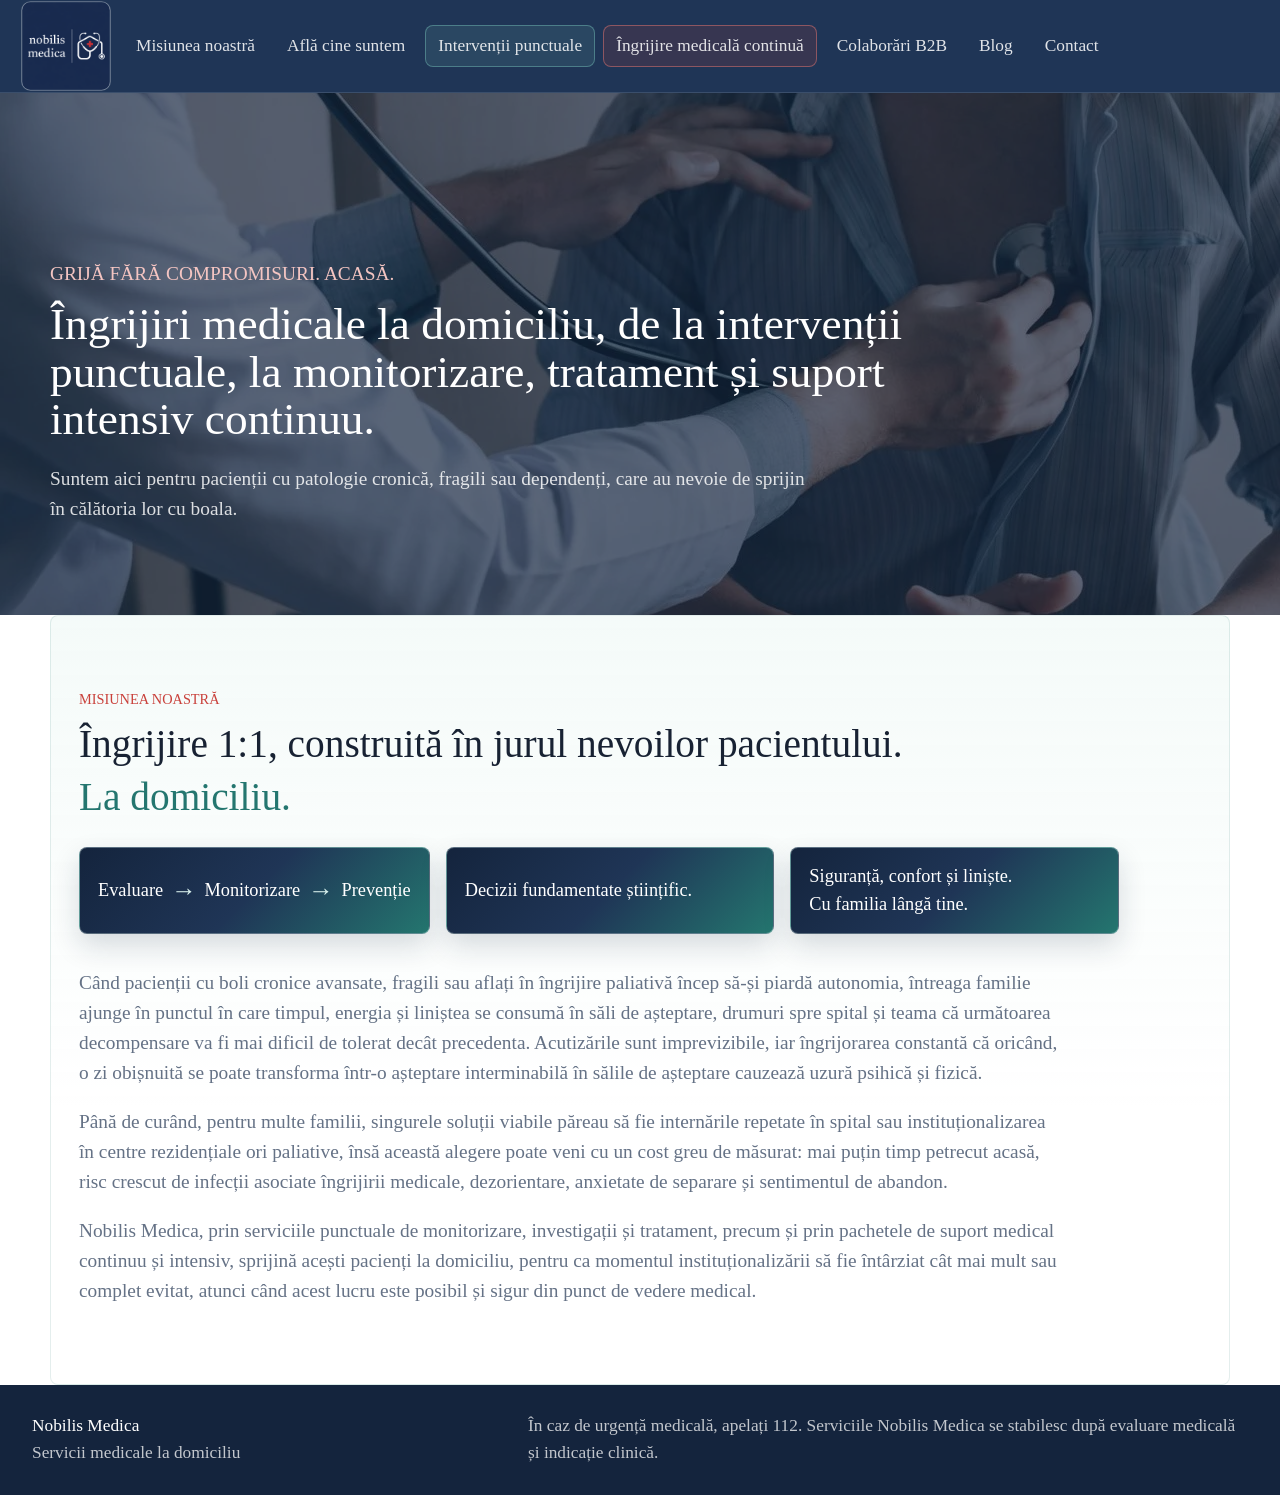
==== index.html @ 93d3072e "Add files via upload" ====
<!doctype html>
<html lang="ro">
  <head>
    <meta charset="utf-8" />
    <meta name="viewport" content="width=device-width, initial-scale=1" />
    <title>Nobilis Medica | Servicii medicale la domiciliu</title>
    <meta
      name="description"
      content="Nobilis Medica oferă îngrijiri medicale acasă, intervenții punctuale, tratamentul escarelor, protocoale perfuzabile și îngrijire medicală continuă."
    />
    <link rel="stylesheet" href="styles.css" />
  </head>
  <body data-page="misiune">
    <header class="site-header" data-header>
      <a class="brand" href="index.html" aria-label="Nobilis Medica">
        <img src="assets/nobilis-logo-square.png" alt="Nobilis Medica" />
        <span>Nobilis Medica</span>
      </a>
      <button class="menu-toggle" type="button" aria-label="Deschide meniul" data-menu-toggle>
        <span></span>
        <span></span>
        <span></span>
      </button>
      <nav class="main-nav" data-nav>
        <a href="index.html">Misiunea noastră</a>
        <a href="cine-suntem.html">Află cine suntem</a>
        <a class="nav-highlight nav-highlight-services" href="interventii-punctuale.html">Intervenții punctuale</a>
        <a class="nav-highlight nav-highlight-care" href="ingrijire-medicala-continua.html">Îngrijire medicală continuă</a>
        <a href="colaborari-b2b.html">Colaborări B2B</a>
        <a href="blog.html">Blog</a>
        <a href="contact.html">Contact</a>
      </nav>
    </header>

    <main>
<section id="misiune" class="page page-active" data-page>
        <section class="page-hero mission-hero">
          <div>
            <p class="eyebrow">Grijă fără compromisuri. Acasă.</p>
            <h1>Îngrijiri medicale la domiciliu, de la intervenții punctuale, la monitorizare, tratament și suport intensiv continuu.</h1>
            <p>
              Suntem aici pentru pacienții cu patologie cronică, fragili sau dependenți, care au nevoie de sprijin în călătoria lor cu boala.
            </p>
          </div>
        </section>
        <section class="section section-intro">
          <div class="section-kicker">Misiunea noastră</div>
          <h2 class="mission-statement">Îngrijire 1:1, construită în jurul nevoilor pacientului. <span>La domiciliu.</span></h2>
          <div class="mission-strip mission-strip-compact">
            <article class="mission-flow">
              <span>Evaluare</span>
              <span class="flow-arrow" aria-hidden="true">→</span>
              <span>Monitorizare</span>
              <span class="flow-arrow" aria-hidden="true">→</span>
              <span>Prevenție</span>
            </article>
            <article>Decizii fundamentate științific.</article>
            <article class="mission-stacked">
              <span>Siguranță, confort și liniște.</span>
              <span>Cu familia lângă tine.</span>
            </article>
          </div>
          <div class="mission-copy stack">
            <p>
              Când pacienții cu boli cronice avansate, fragili sau aflați în îngrijire paliativă încep să-și piardă autonomia,
              întreaga familie ajunge în punctul în care timpul, energia și liniștea se consumă în săli de așteptare, drumuri spre
              spital și teama că următoarea decompensare va fi mai dificil de tolerat decât precedenta. Acutizările sunt imprevizibile,
              iar îngrijorarea constantă că oricând, o zi obișnuită se poate transforma într-o așteptare interminabilă în sălile de
              așteptare cauzează uzură psihică și fizică.
            </p>
            <p>
              Până de curând, pentru multe familii, singurele soluții viabile păreau să fie internările repetate în spital sau
              instituționalizarea în centre rezidențiale ori paliative, însă această alegere poate veni cu un cost greu de măsurat:
              mai puțin timp petrecut acasă, risc crescut de infecții asociate îngrijirii medicale, dezorientare, anxietate de
              separare și sentimentul de abandon.
            </p>
            <p>
              Nobilis Medica, prin serviciile punctuale de monitorizare, investigații și tratament, precum și prin pachetele de suport
              medical continuu și intensiv, sprijină acești pacienți la domiciliu, pentru ca momentul instituționalizării să fie
              întârziat cât mai mult sau complet evitat, atunci când acest lucru este posibil și sigur din punct de vedere medical.
            </p>
          </div>
        </section>
      </section>
    </main>

    <footer class="site-footer">
      <div>
        <strong>Nobilis Medica</strong>
        <span>Servicii medicale la domiciliu</span>
      </div>
      <p>
        În caz de urgență medicală, apelați 112. Serviciile Nobilis Medica se stabilesc după evaluare medicală și indicație clinică.
      </p>
    </footer>

    <script src="script.js"></script>
  </body>
</html>
---- styles.css ----
:root {
  --navy: #1f3556;
  --navy-deep: #14243d;
  --petrol: #183f59;
  --red: #c9413b;
  --teal: #24766f;
  --teal-soft: #edf7f6;
  --aqua: #7cc8bf;
  --aqua-deep: #2d7f77;
  --aqua-pale: #f3faf8;
  --aqua-glow: #d9f1ed;
  --sky: #eaf4f8;
  --ink: #182233;
  --muted: #657286;
  --line: #d9e2ea;
  --paper: #ffffff;
  --soft: #f6f8fb;
  --warm: #f5eee6;
  --shadow: 0 18px 50px rgba(20, 36, 61, 0.14);
  --radius: 8px;
  --brand-font: "Bodoni MT", "Bodoni 72", Didot, "Times New Roman", serif;
  --font-bump: 1pt;
}

* {
  box-sizing: border-box;
}

html {
  scroll-behavior: smooth;
}

body {
  margin: 0;
  font-family: var(--brand-font);
  font-size: calc(16px + var(--font-bump));
  color: var(--ink);
  background: var(--paper);
  line-height: 1.55;
}

img {
  max-width: 100%;
  display: block;
}

.nowrap {
  white-space: nowrap;
}

a {
  color: inherit;
  text-decoration: none;
}

button,
input,
textarea,
select {
  font: inherit;
}

strong,
b {
  font-weight: 500;
}

.site-header {
  position: sticky;
  top: 0;
  z-index: 50;
  display: flex;
  flex-wrap: nowrap;
  align-items: center;
  justify-content: flex-start;
  gap: 18px;
  min-height: 78px;
  padding: 8px 28px;
  color: var(--paper);
  background: var(--navy);
  border-bottom: 1px solid rgba(255, 255, 255, 0.12);
  backdrop-filter: blur(10px);
}

.brand {
  display: inline-flex;
  align-items: center;
  flex: 0 0 auto;
  min-width: 78px;
  font-weight: 400;
}

.brand img {
  width: 76px;
  height: 76px;
  object-fit: cover;
  object-position: center;
  border: 1px solid rgba(255, 255, 255, 0.34);
  border-radius: var(--radius);
  opacity: 1;
  transform: scale(1.18);
  transform-origin: center;
  filter: contrast(1.06) brightness(1.04);
}

.brand span {
  display: none;
}

.main-nav {
  flex: 1 1 auto;
  display: flex;
  align-items: center;
  justify-content: flex-start;
  gap: 8px;
  min-width: 0;
  overflow-x: auto;
  scrollbar-width: thin;
}

.main-nav a {
  min-height: 42px;
  display: inline-flex;
  align-items: center;
  padding: 0 12px;
  border-radius: var(--radius);
  color: rgba(255, 255, 255, 0.86);
  font-size: calc(16px + var(--font-bump));
  font-weight: 500;
  line-height: 1.2;
  white-space: nowrap;
  transition: background 160ms ease, border-color 160ms ease, color 160ms ease;
}

.main-nav a:hover,
.main-nav a.active {
  color: var(--paper);
  background: rgba(255, 255, 255, 0.12);
}

.main-nav a.nav-highlight {
  border: 1px solid transparent;
  background: rgba(255, 255, 255, 0.05);
}

.main-nav a.nav-highlight-services {
  border-color: rgba(124, 200, 191, 0.42);
  background: rgba(124, 200, 191, 0.12);
}

.main-nav a.nav-highlight-care {
  border-color: rgba(228, 120, 115, 0.5);
  background: rgba(201, 65, 59, 0.14);
}

.main-nav a.nav-highlight-services:hover,
.main-nav a.nav-highlight-services.active {
  border-color: rgba(124, 200, 191, 0.66);
  background: rgba(124, 200, 191, 0.2);
}

.main-nav a.nav-highlight-care:hover,
.main-nav a.nav-highlight-care.active {
  border-color: rgba(238, 148, 143, 0.75);
  background: rgba(201, 65, 59, 0.24);
}

.menu-toggle {
  display: none;
  width: 44px;
  height: 44px;
  align-items: center;
  justify-content: center;
  flex-direction: column;
  gap: 5px;
  color: var(--paper);
  background: rgba(255, 255, 255, 0.12);
  border: 1px solid rgba(255, 255, 255, 0.2);
  border-radius: var(--radius);
}

.menu-toggle span {
  width: 20px;
  height: 2px;
  background: currentColor;
}

.page {
  display: none;
}

.page-active {
  display: block;
}

.hero {
  position: relative;
  min-height: 68vh;
  max-height: 700px;
  display: flex;
  align-items: center;
  padding: 52px 32px 44px;
  overflow: hidden;
  color: var(--paper);
}

.hero-media,
.hero-overlay {
  position: absolute;
  inset: 0;
}

.hero-media {
  background-image: url("assets/hero-care.jpg");
  background-position: center;
  background-size: cover;
  transform: scale(1.02);
}

.hero-overlay {
  background: rgba(20, 36, 61, 0.68);
}

.hero-content {
  position: relative;
  z-index: 1;
  width: min(880px, 100%);
  margin: 0 auto;
}

.eyebrow,
.section-kicker {
  margin: 0 0 12px;
  color: var(--red);
  font-size: calc(13px + var(--font-bump));
  font-weight: 500;
  letter-spacing: 0;
  text-transform: uppercase;
}

.hero .eyebrow,
.page-hero .eyebrow {
  color: #f4c5c2;
}

h1,
h2,
h3,
p {
  margin-top: 0;
}

h1 {
  max-width: 900px;
  margin-bottom: 20px;
  font-family: var(--brand-font);
  font-size: calc(44px + var(--font-bump));
  line-height: 1.05;
  font-weight: 400;
  letter-spacing: 0;
}

.page-hero h1.package-hero-title {
  max-width: 980px;
  margin-bottom: 10px;
  font-size: calc(39px + var(--font-bump));
  line-height: 1.1;
}

.package-hero-eyebrow {
  max-width: 880px;
  text-transform: none;
}

h2 {
  font-family: var(--brand-font);
  font-size: calc(38px + var(--font-bump));
  line-height: 1.15;
  font-weight: 400;
  letter-spacing: 0;
}

h3 {
  font-size: calc(21px + var(--font-bump));
  line-height: 1.25;
  font-weight: 400;
  letter-spacing: 0;
}

.hero-copy,
.page-hero p,
.lead {
  max-width: 760px;
  font-size: calc(18px + var(--font-bump));
  color: rgba(255, 255, 255, 0.84);
}

.lead {
  color: var(--muted);
}

.hero-actions {
  display: flex;
  flex-wrap: wrap;
  gap: 12px;
  margin-top: 22px;
}

.button {
  min-height: 46px;
  display: inline-flex;
  align-items: center;
  justify-content: center;
  padding: 0 18px;
  border-radius: var(--radius);
  border: 1px solid transparent;
  font-weight: 500;
  cursor: pointer;
  transition: transform 160ms ease, background 160ms ease, border-color 160ms ease;
}

.button:hover {
  transform: translateY(-1px);
}

.button-primary {
  color: var(--paper);
  background: var(--red);
}

.button-secondary {
  color: var(--paper);
  border-color: rgba(255, 255, 255, 0.42);
  background: rgba(255, 255, 255, 0.1);
}

.text-link {
  min-height: 40px;
  display: inline-flex;
  align-items: center;
  padding: 0 14px;
  color: var(--teal);
  border: 1px solid rgba(30, 119, 111, 0.28);
  border-radius: var(--radius);
  font-weight: 500;
  white-space: nowrap;
}

.section {
  width: min(1180px, calc(100% - 48px));
  margin: 0 auto;
  padding: 78px 0;
}

.section-intro {
  padding-top: 72px;
  padding-inline: 28px;
  background:
    linear-gradient(180deg, rgba(243, 250, 248, 0.88) 0%, rgba(255, 255, 255, 0.96) 64%),
    var(--paper);
  border: 1px solid rgba(36, 118, 111, 0.12);
  border-radius: var(--radius);
}

.text-grid {
  display: grid;
  grid-template-columns: minmax(280px, 0.9fr) minmax(320px, 1.1fr);
  gap: 56px;
  align-items: start;
}

.stack > *:last-child {
  margin-bottom: 0;
}

.stack p {
  color: var(--muted);
  font-size: calc(17px + var(--font-bump));
}

.mission-strip {
  display: grid;
  grid-template-columns: repeat(3, 1fr);
  gap: 16px;
  margin-top: 44px;
}

.mission-strip article,
.team-card,
.package-card,
.protocol-card,
.contact-grid article,
.collab-grid article,
.evaluation-card,
.highlight-box,
.wound-grid article,
.blog-empty {
  border: 1px solid var(--line);
  border-radius: var(--radius);
  background: var(--paper);
}

.mission-strip article {
  padding: 22px;
  min-height: 136px;
}

.mission-strip strong,
.mission-strip span {
  display: block;
}

.mission-strip strong {
  margin-bottom: 8px;
  color: var(--navy);
  font-size: calc(18px + var(--font-bump));
}

.mission-strip span {
  color: var(--muted);
}

.page-hero {
  min-height: 58vh;
  display: flex;
  align-items: end;
  padding: 150px 32px 72px;
  color: var(--paper);
  background-color: var(--navy-deep);
  background-position: center;
  background-size: cover;
  isolation: isolate;
  position: relative;
}

.page-hero::before {
  content: "";
  position: absolute;
  inset: 0;
  z-index: -1;
  background: rgba(20, 36, 61, 0.68);
}

.page-hero > div {
  width: min(1180px, 100%);
  margin: 0 auto;
}

.compact-hero {
  min-height: 48vh;
}

.about-hero {
  background-image: url("assets/about-hero-doctors.jpg");
}

.mission-hero {
  background-image: url("assets/mission-hero-poza-3.webp");
}

.mission-statement {
  max-width: 920px;
  margin-bottom: 26px;
}

.mission-statement span {
  display: block;
  margin-top: 8px;
  color: var(--teal);
}

.mission-strip-compact {
  max-width: 1040px;
  margin-top: 0;
  margin-bottom: 34px;
}

.mission-strip-compact article {
  min-height: 86px;
  display: flex;
  align-items: center;
  padding: 16px 18px;
  color: var(--paper);
  font-size: calc(17px + var(--font-bump));
  line-height: 1.35;
  background: linear-gradient(135deg, var(--navy-deep) 0%, var(--navy) 50%, var(--teal) 100%);
  border: 1px solid rgba(217, 241, 237, 0.34);
  box-shadow: 0 12px 28px rgba(20, 36, 61, 0.16);
}

.mission-strip-compact article span {
  display: inline;
  color: inherit;
}

.mission-flow {
  gap: 8px;
  flex-wrap: nowrap;
  white-space: nowrap;
}

.mission-flow span:not(.flow-arrow) {
  white-space: nowrap;
}

.mission-flow .flow-arrow {
  color: var(--aqua-glow);
  font-size: calc(24px + var(--font-bump));
  line-height: 1;
}

.mission-strip-compact article.mission-stacked {
  flex-direction: column;
  align-items: flex-start;
  justify-content: center;
  gap: 4px;
}

.mission-strip-compact article .mission-line,
.mission-stacked span {
  display: block;
  color: inherit;
}

.mission-copy {
  max-width: 980px;
}

.mission-copy p {
  color: var(--muted);
  font-size: calc(18px + var(--font-bump));
}

.services-hero {
  background-image: url("assets/services-hero-poza-5.jpg");
  min-height: 46vh;
}

.packages-hero {
  background-image: url("assets/continuous-care-hero-hands.jpg");
  min-height: 44vh;
  align-items: start;
  padding-top: 82px;
  padding-bottom: 28px;
  background-position: center center;
}

.packages-hero > div {
  transform: none;
}

.packages-hero-content {
  display: grid;
  gap: 14px;
}

.packages-hero-main {
  max-width: 980px;
}

.packages-hero-lower {
  display: grid;
  grid-template-columns: 360px minmax(0, 760px);
  gap: clamp(38px, 5vw, 64px);
  align-items: start;
}

.packages-hero-secondary {
  max-width: 760px;
  padding-top: 4px;
}

.packages-hero-secondary p {
  max-width: none;
}

.package-hero-nav {
  display: grid;
  grid-template-columns: 1fr;
  gap: 8px;
  width: 360px;
  padding: 16px 18px 18px;
  color: var(--paper);
  background: linear-gradient(90deg, rgba(20, 36, 61, 0.08) 0%, rgba(20, 36, 61, 0.26) 100%);
  border: 1px solid rgba(255, 255, 255, 0.18);
  border-radius: var(--radius);
  box-shadow: 0 10px 24px rgba(20, 36, 61, 0.08);
  backdrop-filter: blur(6px);
}

.package-hero-nav span {
  grid-column: 1 / -1;
  margin-bottom: 12px;
  color: #f4c5c2;
  font-size: calc(19px + var(--font-bump));
  font-weight: 500;
  line-height: 1.25;
}

.package-hero-nav button {
  min-height: 52px;
  padding: 8px 0;
  color: rgba(255, 255, 255, 0.9);
  background: transparent;
  border: 0;
  border-top: 1px solid transparent;
  border-image: linear-gradient(90deg, rgba(255, 255, 255, 0.05), rgba(255, 255, 255, 0.18)) 1;
  border-radius: 0;
  cursor: pointer;
  font: inherit;
  font-size: calc(18px + var(--font-bump));
  text-align: left;
  transition: color 160ms ease, transform 160ms ease;
}

.package-hero-nav button:hover {
  transform: translateX(2px);
  color: var(--paper);
}

.collaborations-hero {
  background-image: url("assets/collaborations-hero.jpg");
}

.blog-hero {
  background-image: url("assets/clean-outdoor.jpg");
}

.contact-hero {
  background-image: url("assets/clean-walker.png");
}

.team-grid {
  display: grid;
  grid-template-columns: repeat(3, 1fr);
  gap: 18px;
  margin-top: 44px;
}

.about-intro .stack {
  padding: 26px;
  border: 1px solid rgba(36, 118, 111, 0.16);
  border-radius: var(--radius);
  background: linear-gradient(180deg, var(--aqua-pale), var(--paper));
}

.about-intro {
  grid-template-columns: minmax(220px, 1fr) minmax(0, 2fr);
}

.team-card {
  padding: 24px;
  box-shadow: 0 10px 30px rgba(20, 36, 61, 0.06);
}

.team-photo-wrap {
  position: relative;
  margin-bottom: 20px;
  border-radius: var(--radius);
  overflow: hidden;
  background: var(--navy);
}

.team-photo-wrap::after {
  content: "";
  position: absolute;
  inset: 0;
  pointer-events: none;
  background: rgba(28, 79, 118, 0.12);
  mix-blend-mode: multiply;
}

.team-photo {
  width: 100%;
  aspect-ratio: 3 / 4;
  display: block;
  object-fit: cover;
  filter: none;
}

.deac-photo {
  object-position: center center;
}

.rohozneanu-photo {
  object-position: center 42%;
}

.bolos-photo {
  object-position: center 12%;
}

.team-initials {
  width: 58px;
  height: 58px;
  display: grid;
  place-items: center;
  margin-bottom: 20px;
  color: var(--paper);
  background: var(--teal);
  border-radius: var(--radius);
  font-weight: 500;
}

.team-role {
  margin-bottom: 6px;
  color: var(--red);
  font-size: calc(13px + var(--font-bump));
  font-weight: 500;
  text-transform: uppercase;
}

.team-card p {
  color: var(--muted);
}

.team-card h4 {
  margin: 18px 0 10px;
  color: var(--navy);
  font-size: calc(17px + var(--font-bump));
}

.team-detail-list {
  margin-bottom: 8px;
}

.team-detail-list li {
  color: var(--muted);
}

.section-header {
  display: flex;
  align-items: end;
  justify-content: space-between;
  gap: 28px;
  margin-bottom: 34px;
}

.section-header h2 {
  max-width: 760px;
  margin-bottom: 0;
}

.service-layout {
  display: grid;
  grid-template-columns: 330px minmax(0, 1fr);
  gap: 26px;
  align-items: start;
}

.service-entry-section,
.service-detail-section,
.muted-section,
.therapy-section {
  scroll-margin-top: 96px;
}

.service-entry-section {
  padding-top: 46px;
  padding-bottom: 42px;
  background:
    linear-gradient(180deg, var(--aqua-pale) 0%, rgba(255, 255, 255, 0.98) 72%),
    var(--paper);
}

.service-entry-grid {
  display: grid;
  grid-template-columns: repeat(3, minmax(0, 1fr));
  gap: 16px;
}

.service-entry-card {
  min-height: 220px;
  display: grid;
  align-content: start;
  gap: 12px;
  padding: 0 0 22px;
  color: var(--ink);
  text-align: left;
  background: var(--paper);
  border: 1px solid rgba(36, 118, 111, 0.2);
  border-radius: var(--radius);
  cursor: pointer;
  box-shadow: 0 14px 34px rgba(6, 61, 82, 0.06);
  transition: transform 160ms ease, border-color 160ms ease, background 160ms ease;
}

.service-entry-card:hover {
  transform: translateY(-2px);
  border-color: rgba(36, 118, 111, 0.34);
  background: var(--aqua-pale);
}

.service-entry-card span {
  color: var(--red);
}

.service-entry-card h3 {
  margin: 0;
  padding: 16px 18px;
  color: var(--paper);
  background: linear-gradient(135deg, var(--navy-deep) 0%, var(--petrol) 54%, var(--teal) 100%);
  border-radius: var(--radius) var(--radius) 0 0;
}

.service-entry-card p {
  margin: 0;
  padding: 0 18px;
  color: var(--muted);
}

.service-entry-card-wound {
  border-color: rgba(36, 118, 111, 0.24);
}

.service-entry-card-wound span {
  color: var(--teal);
}

.service-entry-card-therapy {
  border-color: rgba(36, 118, 111, 0.22);
}

.service-aside {
  position: sticky;
  top: 96px;
  display: grid;
  gap: 14px;
}

.service-aside img {
  width: 100%;
  aspect-ratio: 4 / 5;
  object-fit: cover;
  border-radius: var(--radius);
}

.aside-note,
.note-line {
  padding: 18px;
  color: var(--navy-deep);
  background: var(--teal-soft);
  border: 1px solid rgba(36, 118, 111, 0.2);
  border-radius: var(--radius);
}

.aside-note strong,
.aside-note span {
  display: block;
}

.aside-note strong {
  margin-bottom: 6px;
}

.accordion-list {
  display: grid;
  gap: 12px;
}

.accordion-item {
  border: 1px solid var(--line);
  border-radius: var(--radius);
  background: var(--paper);
  overflow: hidden;
}

.accordion-item.open {
  border-color: rgba(36, 118, 111, 0.28);
  box-shadow: 0 12px 28px rgba(6, 61, 82, 0.04);
}

.accordion-item button {
  width: 100%;
  min-height: 60px;
  display: flex;
  align-items: center;
  justify-content: space-between;
  gap: 18px;
  padding: 0 20px;
  color: var(--navy-deep);
  background: var(--paper);
  border: 0;
  cursor: pointer;
  font-weight: 500;
  text-align: left;
}

.accordion-item.open button {
  color: var(--petrol);
  background: linear-gradient(90deg, var(--aqua-pale), var(--paper));
}

.accordion-item button::after {
  content: "+";
  flex: 0 0 28px;
  width: 28px;
  height: 28px;
  display: grid;
  place-items: center;
  color: var(--paper);
  background: var(--petrol);
  border-radius: 50%;
}

.accordion-item.open button::after {
  background: var(--aqua-deep);
}

.accordion-item.open button::after {
  content: "−";
}

.accordion-panel {
  display: none;
  padding: 0 20px 20px;
}

.accordion-item.open .accordion-panel {
  display: block;
}

.price-list,
.check-list,
.package-card ul {
  list-style: none;
  margin: 0;
  padding: 0;
}

.price-list li {
  display: grid;
  grid-template-columns: minmax(0, 1fr) auto;
  gap: 16px;
  padding: 12px 0;
  border-top: 1px solid var(--line);
}

.price-list span {
  color: var(--muted);
}

.price-list strong {
  color: var(--navy);
  white-space: nowrap;
}

.muted-section {
  width: 100%;
  max-width: none;
  padding: 78px max(24px, calc((100vw - 1180px) / 2));
  background: var(--soft);
}

.split {
  display: grid;
  grid-template-columns: minmax(300px, 0.85fr) minmax(320px, 1.15fr);
  gap: 34px;
  align-items: start;
}

.highlight-box {
  padding: 22px;
  border-color: rgba(36, 118, 111, 0.24);
  background: linear-gradient(180deg, var(--aqua-pale), var(--paper));
}

.highlight-box strong,
.highlight-box span,
.highlight-box b {
  display: block;
}

.highlight-box span {
  margin: 8px 0 14px;
  color: var(--muted);
}

.highlight-box b {
  color: var(--petrol);
  font-size: calc(22px + var(--font-bump));
}

.wound-grid,
.protocol-grid,
.package-grid,
.contact-grid {
  display: grid;
  gap: 16px;
}

.wound-grid {
  grid-template-columns: repeat(2, 1fr);
}

.wound-grid article {
  min-height: 188px;
  padding: 22px;
}

.wound-grid h3,
.protocol-card h3 {
  color: var(--navy);
}

.wound-grid p,
.protocol-card p,
.package-card p,
.evaluation-card p {
  color: var(--muted);
}

.wound-grid strong {
  color: var(--teal);
}

.wound-intro {
  max-width: 980px;
  margin-bottom: 28px;
}

.wound-summary-grid {
  display: grid;
  grid-template-columns: repeat(3, minmax(0, 1fr));
  gap: 14px;
}

.wound-summary-grid article {
  padding: 18px;
  color: var(--paper);
  border: 1px solid rgba(217, 226, 234, 0.18);
  border-radius: var(--radius);
  background: linear-gradient(135deg, var(--navy-deep) 0%, var(--navy) 58%, var(--petrol) 100%);
  box-shadow: 0 12px 28px rgba(20, 36, 61, 0.12);
}

.wound-summary-grid span {
  display: block;
  margin-bottom: 8px;
  color: var(--aqua-glow);
  font-weight: 500;
}

.wound-summary-grid p {
  margin: 0;
  color: rgba(255, 255, 255, 0.84);
}

.wound-accordion {
  margin-top: 26px;
}

.wound-detail {
  display: grid;
  gap: 18px;
}

.wound-detail p {
  color: var(--muted);
}

.wound-detail h3 {
  margin-bottom: 10px;
  color: var(--navy);
}

.compact-list {
  display: grid;
  gap: 8px;
  margin: 0;
  padding: 0;
  list-style: none;
}

.compact-list.columns {
  grid-template-columns: repeat(2, minmax(0, 1fr));
  column-gap: 22px;
}

.compact-list li {
  position: relative;
  padding-left: 18px;
  color: var(--muted);
}

.compact-list li::before {
  content: "";
  position: absolute;
  left: 0;
  top: 0.72em;
  width: 7px;
  height: 7px;
  background: var(--teal);
  border-radius: 50%;
}

.wound-treatment-grid {
  display: grid;
  grid-template-columns: repeat(2, minmax(0, 1fr));
  gap: 16px;
}

.wound-treatment-grid.three {
  grid-template-columns: repeat(3, minmax(0, 1fr));
}

.wound-treatment-grid article {
  padding: 18px;
  border: 1px solid var(--line);
  border-radius: var(--radius);
  background: var(--paper);
}

.tariff-list {
  margin-top: 14px;
  border-top: 1px solid var(--line);
}

.small-note {
  margin: 12px 0 0;
  font-size: calc(14px + var(--font-bump));
}

.therapy-section {
  scroll-margin-top: 90px;
}

.therapy-intro {
  display: grid;
  grid-template-columns: repeat(2, minmax(0, 1fr));
  gap: 22px;
  margin-bottom: 24px;
}

.therapy-intro p {
  color: var(--muted);
  font-size: calc(17px + var(--font-bump));
}

.therapy-includes,
.therapy-medical-note {
  padding: 24px;
  border: 1px solid rgba(36, 118, 111, 0.2);
  border-radius: var(--radius);
  background: linear-gradient(180deg, var(--aqua-pale), var(--teal-soft));
}

.therapy-includes {
  display: grid;
  grid-template-columns: 260px minmax(0, 1fr);
  gap: 26px;
  align-items: start;
  margin-bottom: 24px;
}

.therapy-includes span {
  display: inline-flex;
  margin-bottom: 8px;
  color: var(--red);
  font-size: calc(12px + var(--font-bump));
  font-weight: 500;
  text-transform: uppercase;
}

.therapy-includes h3 {
  margin-bottom: 0;
  color: var(--navy);
}

.therapy-accordion {
  margin-top: 22px;
}

.therapy-group {
  display: grid;
  gap: 20px;
}

.therapy-group > h3 {
  margin: 8px 0 0;
  color: var(--navy);
}

.therapy-card-grid {
  display: grid;
  gap: 16px;
}

.therapy-card-grid.one {
  grid-template-columns: 1fr;
}

.therapy-card-grid.two {
  grid-template-columns: repeat(2, minmax(0, 1fr));
}

.therapy-card-grid.three {
  grid-template-columns: repeat(3, minmax(0, 1fr));
}

.therapy-card-grid.four {
  grid-template-columns: repeat(4, minmax(0, 1fr));
}

.therapy-card {
  display: flex;
  flex-direction: column;
  gap: 12px;
  padding: 18px;
  border: 1px solid rgba(36, 118, 111, 0.16);
  border-radius: var(--radius);
  background: var(--paper);
  box-shadow: 0 10px 28px rgba(6, 61, 82, 0.04);
}

.therapy-card-top {
  display: flex;
  justify-content: space-between;
  gap: 14px;
  align-items: flex-start;
  padding-bottom: 12px;
  border-bottom: 1px solid rgba(36, 118, 111, 0.18);
}

.therapy-card h4 {
  margin: 0;
  color: var(--navy);
  font-size: calc(19px + var(--font-bump));
  line-height: 1.2;
}

.therapy-card-top strong {
  color: var(--red);
  text-align: right;
  white-space: nowrap;
}

.therapy-card p {
  margin-bottom: 0;
  color: var(--muted);
}

.therapy-fit {
  padding: 10px 12px;
  color: var(--navy-deep) !important;
  background: var(--sky);
  border-radius: var(--radius);
}

.therapy-medical-note {
  margin-top: 24px;
}

.therapy-medical-note strong {
  display: block;
  margin-bottom: 8px;
  color: var(--navy);
  font-size: calc(18px + var(--font-bump));
}

.therapy-medical-note p {
  margin-bottom: 0;
  color: var(--muted);
}

.protocol-grid {
  grid-template-columns: repeat(3, 1fr);
  margin-top: 28px;
}

.protocol-card {
  min-height: 226px;
  padding: 22px;
  background: var(--paper);
  box-shadow: 0 10px 30px rgba(20, 36, 61, 0.04);
}

.note-line {
  margin-top: 18px;
}

.evaluation-card {
  display: grid;
  grid-template-columns: minmax(0, 1fr) auto;
  gap: 22px;
  align-items: center;
  margin: 40px 0 18px;
  padding: 24px;
  background: var(--sky);
}

.evaluation-card span,
.package-top span,
.collab-panel span,
.contact-grid span {
  display: inline-flex;
  margin-bottom: 8px;
  color: var(--red);
  font-size: calc(12px + var(--font-bump));
  font-weight: 500;
  text-transform: uppercase;
}

.evaluation-card h3 {
  margin-bottom: 8px;
}

.evaluation-card strong {
  color: var(--navy);
  font-size: calc(30px + var(--font-bump));
  white-space: nowrap;
}

.package-grid {
  grid-template-columns: repeat(6, 1fr);
  align-items: stretch;
  margin-top: 18px;
}

.package-card {
  grid-column: span 2;
  display: flex;
  flex-direction: column;
  min-height: 520px;
  padding: 24px;
  box-shadow: 0 10px 30px rgba(20, 36, 61, 0.05);
}

.package-card:nth-child(4),
.package-card:nth-child(5) {
  grid-column: span 3;
}

.package-card.emphasized {
  border-color: rgba(30, 119, 111, 0.36);
  background: var(--teal-soft);
}

.package-card.intensive {
  color: var(--paper);
  border-color: var(--navy);
  background: var(--navy);
}

.package-card.intensive p,
.package-card.intensive li,
.package-card.intensive .package-price span,
.package-card.intensive .package-top p {
  color: rgba(255, 255, 255, 0.78);
}

.package-card.intensive h3,
.package-card.intensive .package-price strong {
  color: var(--paper);
}

.package-top h3 {
  margin-bottom: 4px;
}

.package-top p {
  color: var(--muted);
  font-weight: 400;
}

.package-card ul {
  display: grid;
  gap: 9px;
  margin: 16px 0 24px;
}

.package-card li {
  position: relative;
  padding-left: 18px;
  color: var(--muted);
}

.package-card li::before,
.check-list li::before {
  content: "";
  position: absolute;
  left: 0;
  top: 0.72em;
  width: 7px;
  height: 7px;
  background: var(--teal);
  border-radius: 50%;
}

.package-price {
  margin-top: auto;
  padding-top: 18px;
  border-top: 1px solid rgba(101, 114, 134, 0.22);
}

.package-price strong,
.package-price span {
  display: block;
}

.package-price strong {
  color: var(--navy);
  font-size: calc(24px + var(--font-bump));
}

.package-price span {
  color: var(--muted);
}

.packages-detail-section {
  scroll-margin-top: 90px;
}

.evaluation-card-detailed {
  align-items: start;
  margin-bottom: 28px;
}

.evaluation-card-detailed p + p {
  margin-top: 10px;
}

.package-detail-accordion {
  margin-top: 22px;
}

.package-detail-accordion > .accordion-item {
  order: 3;
}

.package-detail-accordion .package-vital {
  order: 1;
}

.package-detail-accordion .package-proactive {
  order: 2;
}

.package-detail {
  display: grid;
  gap: 20px;
}

.package-detail p {
  color: var(--muted);
}

.package-detail h3 {
  margin: 4px 0 0;
  color: var(--navy);
  font-size: calc(20px + var(--font-bump));
}

.package-detail-head {
  display: grid;
  grid-template-columns: minmax(0, 1fr) minmax(220px, auto);
  gap: 24px;
  align-items: start;
  padding: 20px;
  background: var(--soft);
  border: 1px solid var(--line);
  border-radius: var(--radius);
}

.package-detail-head span {
  display: inline-flex;
  margin-bottom: 8px;
  color: var(--red);
  font-size: calc(12px + var(--font-bump));
  font-weight: 500;
  text-transform: uppercase;
}

.package-detail-head h3 {
  margin-bottom: 4px;
  font-size: calc(24px + var(--font-bump));
}

.package-cost {
  text-align: right;
}

.package-cost strong,
.package-cost span {
  display: block;
}

.package-cost strong {
  color: var(--red);
  font-size: calc(24px + var(--font-bump));
  white-space: nowrap;
}

.package-cost .price-prefix {
  display: inline-block;
  margin-right: 1px;
  font-size: 0.58em;
  font-weight: 500;
  line-height: 1;
  vertical-align: baseline;
}

.package-cost span {
  max-width: 260px;
  color: var(--muted);
}

.package-frequency {
  padding: 16px 18px;
  color: var(--navy-deep);
  background: var(--sky);
  border: 1px solid rgba(31, 53, 86, 0.12);
  border-radius: var(--radius);
}

.package-frequency strong {
  color: var(--navy);
}

.package-pathologies strong {
  color: var(--navy);
}

.numbered-list {
  margin: 0;
  padding-left: 24px;
  color: var(--muted);
}

.numbered-list.columns {
  column-count: 2;
  column-gap: 34px;
}

.numbered-list li {
  break-inside: avoid;
  margin-bottom: 9px;
  padding-left: 4px;
}

.market-position {
  margin-top: 44px;
  padding: 32px;
  background: var(--soft);
  border: 1px solid var(--line);
  border-radius: var(--radius);
}

.market-position h2 {
  max-width: 850px;
  margin-bottom: 18px;
}

.market-position .section-kicker strong {
  font-weight: 700;
}

.market-headline {
  white-space: nowrap;
}

.market-position p {
  color: var(--muted);
}

.market-compare-grid {
  display: grid;
  grid-template-columns: repeat(2, minmax(0, 1fr));
  gap: 18px;
}

.market-compare-grid article {
  padding: 22px;
  border: 1px solid rgba(36, 118, 111, 0.18);
  border-radius: var(--radius);
  background: var(--paper);
}

.market-compare-grid h3 {
  margin-bottom: 16px;
  color: var(--navy);
}

.market-list {
  grid-template-columns: 1fr;
}

.market-downsides {
  border-color: rgba(201, 65, 59, 0.18);
}

.market-downsides .check-list li::before {
  background: var(--red);
}

.collab-grid {
  display: grid;
  grid-template-columns: minmax(0, 1.2fr) minmax(280px, 0.8fr);
  gap: 18px;
  margin-top: 44px;
}

.collab-grid-single {
  grid-template-columns: 1fr;
}

.collab-grid article {
  padding: 24px;
}

.check-list {
  display: grid;
  grid-template-columns: repeat(2, minmax(0, 1fr));
  gap: 12px 20px;
}

.check-list li {
  position: relative;
  padding-left: 18px;
  color: var(--muted);
}

.collab-panel {
  padding: 28px 30px;
  color: var(--paper);
  background: var(--navy) !important;
  border: 1px solid var(--navy) !important;
  border-radius: var(--radius);
}

.collab-panel h3 {
  color: var(--paper);
  font-size: calc(25px + var(--font-bump));
  line-height: 1.35;
}

.collab-panel p {
  color: rgba(255, 255, 255, 0.78);
}

.collab-panel .button {
  margin-top: 12px;
}

.collab-panel-lead {
  min-height: 320px;
}

.collab-services {
  margin-top: 44px;
}

.collab-services > h3 {
  margin-bottom: 18px;
  color: var(--navy-deep);
}

.collab-service-accordion .accordion-item button {
  min-height: 72px;
  padding: 14px 20px;
  line-height: 1.25;
}

.collab-service-accordion .accordion-panel {
  padding-top: 4px;
}

.collab-service-accordion .check-list li {
  break-inside: avoid;
}

.blog-empty {
  min-height: 220px;
  display: grid;
  align-content: center;
  justify-items: center;
  padding: 40px;
  text-align: center;
  background: var(--soft);
}

.blog-empty p {
  min-height: 1px;
}

.contact-section {
  display: grid;
  grid-template-columns: minmax(320px, 0.9fr) minmax(340px, 1.1fr);
  gap: 28px;
}

.contact-grid {
  grid-template-columns: repeat(2, 1fr);
}

.contact-grid article {
  min-height: 190px;
  padding: 22px;
}

.contact-grid p {
  color: var(--muted);
}

.contact-form {
  display: grid;
  gap: 16px;
  padding: 24px;
  background: var(--navy);
  border-radius: var(--radius);
}

.contact-form label {
  display: grid;
  gap: 8px;
  color: rgba(255, 255, 255, 0.86);
  font-weight: 500;
}

.contact-form input,
.contact-form textarea,
.contact-form select {
  width: 100%;
  min-height: 48px;
  padding: 12px 14px;
  color: var(--ink);
  background: var(--paper);
  border: 1px solid transparent;
  border-radius: var(--radius);
}

.contact-form textarea {
  resize: vertical;
}

.site-footer {
  display: flex;
  align-items: center;
  justify-content: space-between;
  gap: 28px;
  padding: 28px 32px;
  color: rgba(255, 255, 255, 0.74);
  background: var(--navy-deep);
}

.site-footer strong,
.site-footer span {
  display: block;
}

.site-footer strong {
  color: var(--paper);
}

.site-footer p {
  max-width: 720px;
  margin: 0;
}

@media (max-width: 1120px) {
  .site-header {
    align-items: center;
    gap: 12px;
    padding-inline: 20px;
  }

  .main-nav {
    position: static;
    display: flex;
    flex: 1 1 auto;
    flex-direction: row;
    align-items: center;
    justify-content: flex-start;
    padding: 0;
    background: transparent;
    border-bottom: 0;
  }

  .main-nav.open {
    display: flex;
  }

  .main-nav a {
    flex: 0 0 auto;
    justify-content: center;
  }

  .menu-toggle {
    display: none;
  }

  .team-grid,
  .protocol-grid {
    grid-template-columns: repeat(2, 1fr);
  }

  .package-grid {
    grid-template-columns: repeat(2, 1fr);
  }

  .package-card,
  .package-card:nth-child(4),
  .package-card:nth-child(5) {
    grid-column: span 1;
  }
}

@media (max-width: 860px) {
  .hero {
    min-height: 72vh;
    padding: 88px 24px 52px;
  }

  h1 {
    font-size: calc(40px + var(--font-bump));
  }

  h2 {
    font-size: calc(30px + var(--font-bump));
  }

  .section {
    width: min(100% - 32px, 1180px);
    padding: 58px 0;
  }

  .page-hero {
    min-height: 50vh;
    padding: 126px 24px 56px;
  }

  .packages-hero > div {
    transform: none;
  }

  .packages-hero-content {
    gap: 20px;
  }

  .packages-hero-lower {
    grid-template-columns: 1fr;
    gap: 18px;
  }

  .package-hero-nav {
    grid-template-columns: 1fr;
    max-width: 420px;
    width: 100%;
  }

  .text-grid,
  .service-layout,
  .split,
  .collab-grid,
  .contact-section,
  .evaluation-card,
  .package-detail-head,
  .market-compare-grid,
  .therapy-intro,
  .therapy-includes {
    grid-template-columns: 1fr;
  }

  .service-aside {
    position: static;
    grid-template-columns: 1fr;
  }

  .service-aside img {
    aspect-ratio: 16 / 9;
  }

  .mission-strip,
  .team-grid,
  .service-entry-grid,
  .protocol-grid,
  .package-grid,
  .wound-grid,
  .wound-summary-grid,
  .wound-treatment-grid,
  .wound-treatment-grid.three,
  .therapy-card-grid.two,
  .therapy-card-grid.three,
  .therapy-card-grid.four,
  .contact-grid,
  .check-list {
    grid-template-columns: 1fr;
  }

  .compact-list.columns {
    grid-template-columns: 1fr;
  }

  .evaluation-card strong {
    font-size: calc(26px + var(--font-bump));
  }

  .package-cost {
    text-align: left;
  }

  .package-cost span {
    max-width: none;
  }

  .numbered-list.columns {
    column-count: 1;
  }

  .market-position {
    padding: 24px;
  }

  .site-footer {
    align-items: flex-start;
    flex-direction: column;
  }
}

@media (max-width: 520px) {
  .site-header {
    min-height: 70px;
    gap: 10px;
    padding: 8px 12px;
  }

  .brand {
    min-width: 58px;
    flex: 0 0 auto;
  }

  .brand img {
    width: 58px;
    height: 58px;
    transform: scale(1.12);
  }

  .brand span {
    display: none;
  }

  .main-nav {
    flex: 1 1 auto;
    order: 0;
    padding-top: 0;
  }

  .main-nav a {
    min-height: 38px;
    padding: 0 10px;
    font-size: calc(15px + var(--font-bump));
  }

  h1 {
    font-size: calc(34px + var(--font-bump));
  }

  h2 {
    font-size: calc(27px + var(--font-bump));
  }

  .hero-actions {
    display: grid;
  }

  .button,
  .text-link {
    width: 100%;
  }

  .section-header {
    align-items: stretch;
    flex-direction: column;
  }

  .price-list li {
    grid-template-columns: 1fr;
    gap: 4px;
  }

  .evaluation-card,
  .package-detail-head,
  .market-position {
    padding: 20px;
  }

  .market-headline {
    white-space: normal;
  }

  .package-cost strong {
    font-size: calc(22px + var(--font-bump));
    white-space: normal;
  }
}
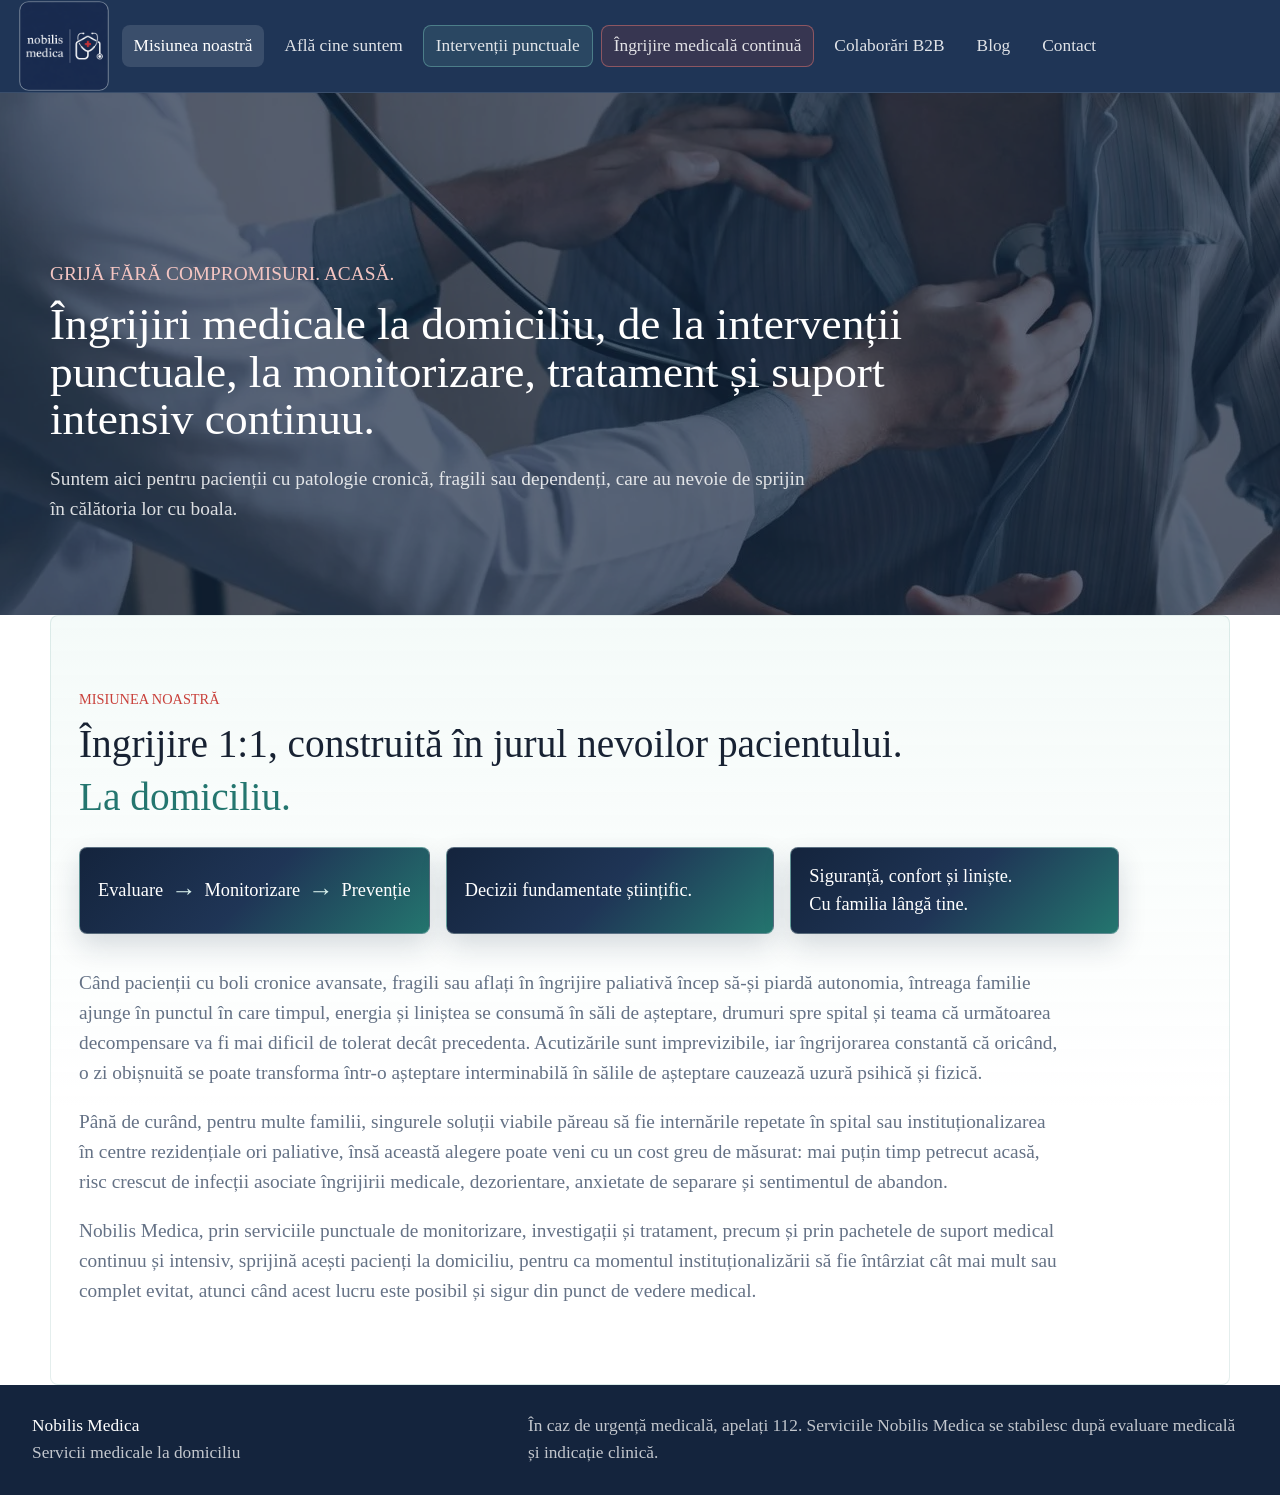
==== commit d9b0088a: "Add files via upload" ====
--- a/index.html
+++ b/index.html
@@ -2,13 +2,13 @@
 <html lang="ro">
   <head>
     <meta charset="utf-8" />
-    <meta name="viewport" content="width=device-width, initial-scale=1" />
+    <meta name="viewport" content="width=device-width, initial-scale=1.0" />
     <title>Nobilis Medica | Servicii medicale la domiciliu</title>
     <meta
       name="description"
       content="Nobilis Medica oferă îngrijiri medicale acasă, intervenții punctuale, tratamentul escarelor, protocoale perfuzabile și îngrijire medicală continuă."
     />
-    <link rel="stylesheet" href="styles.css" />
+    <link rel="stylesheet" href="styles.css?v=20260531-responsive" />
   </head>
   <body data-page="misiune">
     <header class="site-header" data-header>
@@ -94,6 +94,6 @@
       </p>
     </footer>
 
-    <script src="script.js"></script>
+    <script src="script.js?v=20260531-responsive"></script>
   </body>
 </html>
--- a/styles.css
+++ b/styles.css
@@ -28,6 +28,8 @@
 
 html {
   scroll-behavior: smooth;
+  max-width: 100%;
+  overflow-x: hidden;
 }
 
 body {
@@ -37,6 +39,8 @@
   color: var(--ink);
   background: var(--paper);
   line-height: 1.55;
+  max-width: 100%;
+  overflow-x: hidden;
 }
 
 img {
@@ -655,7 +659,8 @@
 
 .team-photo-wrap {
   position: relative;
-  margin-bottom: 20px;
+  width: 50%;
+  margin: 0 auto 20px;
   border-radius: var(--radius);
   overflow: hidden;
   background: var(--navy);
@@ -712,6 +717,10 @@
 
 .team-card p {
   color: var(--muted);
+}
+
+.team-card .team-role {
+  color: var(--red);
 }
 
 .team-card h4 {
@@ -1301,6 +1310,10 @@
   text-transform: uppercase;
 }
 
+.contact-grid > article > span {
+  font-weight: 700;
+}
+
 .evaluation-card h3 {
   margin-bottom: 8px;
 }
@@ -1685,8 +1698,35 @@
 
 .contact-section {
   display: grid;
-  grid-template-columns: minmax(320px, 0.9fr) minmax(340px, 1.1fr);
-  gap: 28px;
+  grid-template-columns: minmax(360px, 1fr) minmax(280px, 390px);
+  align-items: start;
+  gap: 22px;
+  padding-top: 42px;
+}
+
+.contact-image-header {
+  min-height: clamp(240px, 34vw, 420px);
+  display: flex;
+  align-items: end;
+  padding: 128px 32px 58px;
+  color: var(--paper);
+  background:
+    linear-gradient(90deg, rgba(20, 36, 61, 0.78), rgba(20, 36, 61, 0.44) 48%, rgba(20, 36, 61, 0.12)),
+    url("assets/contact-header-wound-care.png") center 45% / cover no-repeat;
+}
+
+.contact-image-header > div {
+  width: min(1180px, 100%);
+  margin: 0 auto;
+}
+
+.contact-image-header h1 {
+  max-width: 920px;
+  margin: 0;
+  color: var(--paper);
+  font-size: calc(40px + var(--font-bump));
+  line-height: 1.12;
+  text-shadow: 0 14px 36px rgba(20, 36, 61, 0.44);
 }
 
 .contact-grid {
@@ -1698,22 +1738,78 @@
   padding: 22px;
 }
 
+.contact-onrc {
+  grid-column: 1 / -1;
+}
+
+.contact-onrc p {
+  white-space: nowrap;
+}
+
+.contact-methods {
+  display: grid;
+  gap: 16px;
+}
+
+.contact-method {
+  display: grid;
+  gap: 8px;
+  justify-items: start;
+}
+
+.contact-grid .contact-method-label {
+  margin-bottom: 0;
+  color: var(--red);
+  font-size: calc(14px + var(--font-bump));
+  font-weight: 500;
+}
+
+.contact-box {
+  display: inline-flex;
+  max-width: 100%;
+  padding: 10px 14px;
+  border-radius: var(--radius);
+  color: var(--paper);
+  background: var(--navy);
+  box-shadow: 0 12px 26px rgba(20, 36, 61, 0.14);
+}
+
+.social-link-line {
+  display: flex;
+  align-items: center;
+  flex-wrap: nowrap;
+  gap: 6px;
+  white-space: nowrap;
+}
+
+.social-link-line a {
+  transition: color 160ms ease;
+}
+
+.social-link-line a:hover {
+  color: var(--red);
+}
+
 .contact-grid p {
   color: var(--muted);
 }
 
 .contact-form {
   display: grid;
-  gap: 16px;
-  padding: 24px;
+  justify-self: end;
+  width: 100%;
+  max-width: 390px;
+  gap: 11px;
+  padding: 18px;
   background: var(--navy);
   border-radius: var(--radius);
 }
 
 .contact-form label {
   display: grid;
-  gap: 8px;
+  gap: 5px;
   color: rgba(255, 255, 255, 0.86);
+  font-size: calc(15px + var(--font-bump));
   font-weight: 500;
 }
 
@@ -1721,8 +1817,8 @@
 .contact-form textarea,
 .contact-form select {
   width: 100%;
-  min-height: 48px;
-  padding: 12px 14px;
+  min-height: 40px;
+  padding: 8px 12px;
   color: var(--ink);
   background: var(--paper);
   border: 1px solid transparent;
@@ -1730,7 +1826,13 @@
 }
 
 .contact-form textarea {
+  min-height: 86px;
   resize: vertical;
+}
+
+.contact-form .button {
+  min-height: 40px;
+  margin-top: 2px;
 }
 
 .site-footer {
@@ -1755,6 +1857,15 @@
 .site-footer p {
   max-width: 720px;
   margin: 0;
+}
+
+.footer-logo {
+  align-self: flex-end;
+  width: 150px;
+  max-width: 28vw;
+  border: 1px solid rgba(255, 255, 255, 0.22);
+  border-radius: var(--radius);
+  opacity: 0.92;
 }
 
 @media (max-width: 1120px) {
@@ -1827,6 +1938,14 @@
   .page-hero {
     min-height: 50vh;
     padding: 126px 24px 56px;
+  }
+
+  .contact-image-header {
+    padding: 120px 24px 50px;
+  }
+
+  .contact-image-header h1 {
+    font-size: calc(34px + var(--font-bump));
   }
 
   .packages-hero > div {
@@ -1955,6 +2074,16 @@
     font-size: calc(34px + var(--font-bump));
   }
 
+  .contact-image-header {
+    min-height: 360px;
+    padding: 104px 18px 42px;
+  }
+
+  .contact-image-header h1 {
+    font-size: calc(27px + var(--font-bump));
+    line-height: 1.16;
+  }
+
   h2 {
     font-size: calc(27px + var(--font-bump));
   }
@@ -1993,3 +2122,367 @@
     white-space: normal;
   }
 }
+
+@media (min-width: 1025px) {
+  .site-header {
+    flex-wrap: nowrap;
+    padding-inline: clamp(18px, 2vw, 28px);
+  }
+
+  .main-nav {
+    flex-wrap: nowrap;
+    overflow-x: visible;
+  }
+
+  .menu-toggle {
+    display: none;
+  }
+}
+
+@media (min-width: 768px) and (max-width: 1024px) {
+  .site-header {
+    flex-wrap: wrap;
+    align-items: center;
+    min-height: auto;
+    gap: 10px 14px;
+    padding: 10px 20px 12px;
+  }
+
+  .brand img {
+    width: 66px;
+    height: 66px;
+    transform: scale(1.12);
+  }
+
+  .main-nav {
+    order: 2;
+    flex: 0 0 100%;
+    flex-wrap: wrap;
+    gap: 8px;
+    overflow: visible;
+  }
+
+  .main-nav a {
+    min-height: 40px;
+    padding: 0 10px;
+    font-size: calc(15px + var(--font-bump));
+  }
+
+  .menu-toggle {
+    display: none;
+  }
+
+  .section {
+    width: min(100% - 40px, 980px);
+    padding: 64px 0;
+  }
+
+  .page-hero {
+    min-height: 48vh;
+    padding: 132px 28px 58px;
+  }
+
+  .packages-hero {
+    min-height: auto;
+    padding-top: 92px;
+    padding-bottom: 34px;
+  }
+
+  .packages-hero-lower {
+    grid-template-columns: minmax(260px, 0.75fr) minmax(0, 1fr);
+    gap: 28px;
+  }
+
+  .package-hero-nav {
+    width: 100%;
+  }
+
+  .text-grid,
+  .about-intro,
+  .split,
+  .therapy-includes,
+  .collab-grid,
+  .contact-section,
+  .market-compare-grid {
+    grid-template-columns: 1fr;
+  }
+
+  .team-grid,
+  .protocol-grid,
+  .package-grid,
+  .wound-grid,
+  .therapy-card-grid.three,
+  .therapy-card-grid.four,
+  .contact-grid {
+    grid-template-columns: repeat(2, minmax(0, 1fr));
+  }
+
+  .service-layout {
+    grid-template-columns: 280px minmax(0, 1fr);
+  }
+
+  .service-entry-grid,
+  .wound-summary-grid {
+    grid-template-columns: repeat(3, minmax(0, 1fr));
+  }
+
+  .wound-treatment-grid.three,
+  .check-list {
+    grid-template-columns: repeat(2, minmax(0, 1fr));
+  }
+
+  .package-card,
+  .package-card:nth-child(4),
+  .package-card:nth-child(5) {
+    grid-column: auto;
+    min-height: auto;
+  }
+
+  .contact-form {
+    justify-self: stretch;
+    max-width: none;
+  }
+}
+
+@media (max-width: 767px) {
+  body {
+    font-size: calc(17px + var(--font-bump));
+  }
+
+  .site-header {
+    justify-content: space-between;
+    min-height: 72px;
+    gap: 12px;
+    padding: 8px 14px;
+  }
+
+  .brand {
+    min-width: 58px;
+  }
+
+  .brand img {
+    width: 58px;
+    height: 58px;
+    transform: scale(1.1);
+  }
+
+  .menu-toggle {
+    min-width: 48px;
+    min-height: 48px;
+    display: inline-flex;
+  }
+
+  .main-nav {
+    position: absolute;
+    top: 100%;
+    left: 0;
+    right: 0;
+    z-index: 60;
+    display: none;
+    flex: none;
+    flex-direction: column;
+    align-items: stretch;
+    gap: 8px;
+    max-height: calc(100vh - 72px);
+    padding: 12px 14px 16px;
+    overflow-x: hidden;
+    overflow-y: auto;
+    background: var(--navy);
+    border-top: 1px solid rgba(255, 255, 255, 0.12);
+    box-shadow: 0 18px 38px rgba(20, 36, 61, 0.24);
+  }
+
+  .main-nav.open {
+    display: flex;
+  }
+
+  .main-nav a {
+    width: 100%;
+    min-height: 48px;
+    justify-content: flex-start;
+    padding: 0 14px;
+    font-size: calc(18px + var(--font-bump));
+  }
+
+  h1 {
+    font-size: calc(32px + var(--font-bump));
+    line-height: 1.1;
+  }
+
+  .page-hero h1.package-hero-title {
+    font-size: calc(31px + var(--font-bump));
+  }
+
+  h2 {
+    font-size: calc(27px + var(--font-bump));
+  }
+
+  h3 {
+    font-size: calc(20px + var(--font-bump));
+  }
+
+  .hero,
+  .page-hero {
+    min-height: auto;
+    padding: 96px 18px 44px;
+  }
+
+  .compact-hero {
+    min-height: auto;
+  }
+
+  .packages-hero {
+    padding-top: 90px;
+    padding-bottom: 34px;
+  }
+
+  .contact-image-header {
+    min-height: 330px;
+    padding: 96px 18px 38px;
+  }
+
+  .contact-image-header h1 {
+    font-size: calc(27px + var(--font-bump));
+    line-height: 1.17;
+  }
+
+  .section,
+  .muted-section {
+    width: min(100% - 28px, 1180px);
+    padding: 46px 0;
+  }
+
+  .muted-section {
+    max-width: none;
+    padding-inline: 14px;
+  }
+
+  .section-intro,
+  .market-position,
+  .evaluation-card,
+  .package-detail-head,
+  .collab-panel,
+  .contact-grid article,
+  .contact-form {
+    padding: 18px;
+  }
+
+  .text-grid,
+  .about-intro,
+  .mission-strip,
+  .mission-strip-compact,
+  .team-grid,
+  .service-layout,
+  .service-entry-grid,
+  .wound-grid,
+  .wound-summary-grid,
+  .wound-treatment-grid,
+  .wound-treatment-grid.three,
+  .therapy-intro,
+  .therapy-includes,
+  .therapy-card-grid.two,
+  .therapy-card-grid.three,
+  .therapy-card-grid.four,
+  .protocol-grid,
+  .package-grid,
+  .packages-hero-lower,
+  .split,
+  .market-compare-grid,
+  .collab-grid,
+  .contact-section,
+  .contact-grid,
+  .check-list,
+  .compact-list.columns,
+  .package-detail-head,
+  .evaluation-card {
+    grid-template-columns: 1fr;
+  }
+
+  .team-photo-wrap {
+    width: min(50%, 220px);
+  }
+
+  .service-aside {
+    position: static;
+  }
+
+  .service-aside img {
+    aspect-ratio: 16 / 10;
+  }
+
+  .package-card,
+  .package-card:nth-child(4),
+  .package-card:nth-child(5) {
+    grid-column: auto;
+    min-height: auto;
+  }
+
+  .package-hero-nav {
+    width: 100%;
+    padding: 14px;
+  }
+
+  .package-hero-nav button,
+  .accordion-item button {
+    min-height: 52px;
+  }
+
+  .accordion-item button {
+    padding: 14px 16px;
+  }
+
+  .accordion-panel {
+    padding: 0 16px 18px;
+  }
+
+  .therapy-card-top {
+    flex-direction: column;
+  }
+
+  .therapy-card-top strong {
+    text-align: left;
+    white-space: normal;
+  }
+
+  .price-list li {
+    grid-template-columns: 1fr;
+    gap: 4px;
+  }
+
+  .price-list strong,
+  .package-cost strong,
+  .market-headline,
+  .contact-onrc p,
+  .social-link-line {
+    white-space: normal;
+  }
+
+  .contact-onrc p,
+  .contact-box {
+    overflow-wrap: anywhere;
+  }
+
+  .package-cost {
+    text-align: left;
+  }
+
+  .numbered-list.columns {
+    column-count: 1;
+  }
+
+  .button,
+  .text-link {
+    min-height: 48px;
+  }
+
+  .site-footer {
+    align-items: flex-start;
+    flex-direction: column;
+    padding: 24px 18px;
+  }
+
+  .footer-logo {
+    width: 120px;
+    max-width: 45vw;
+  }
+}
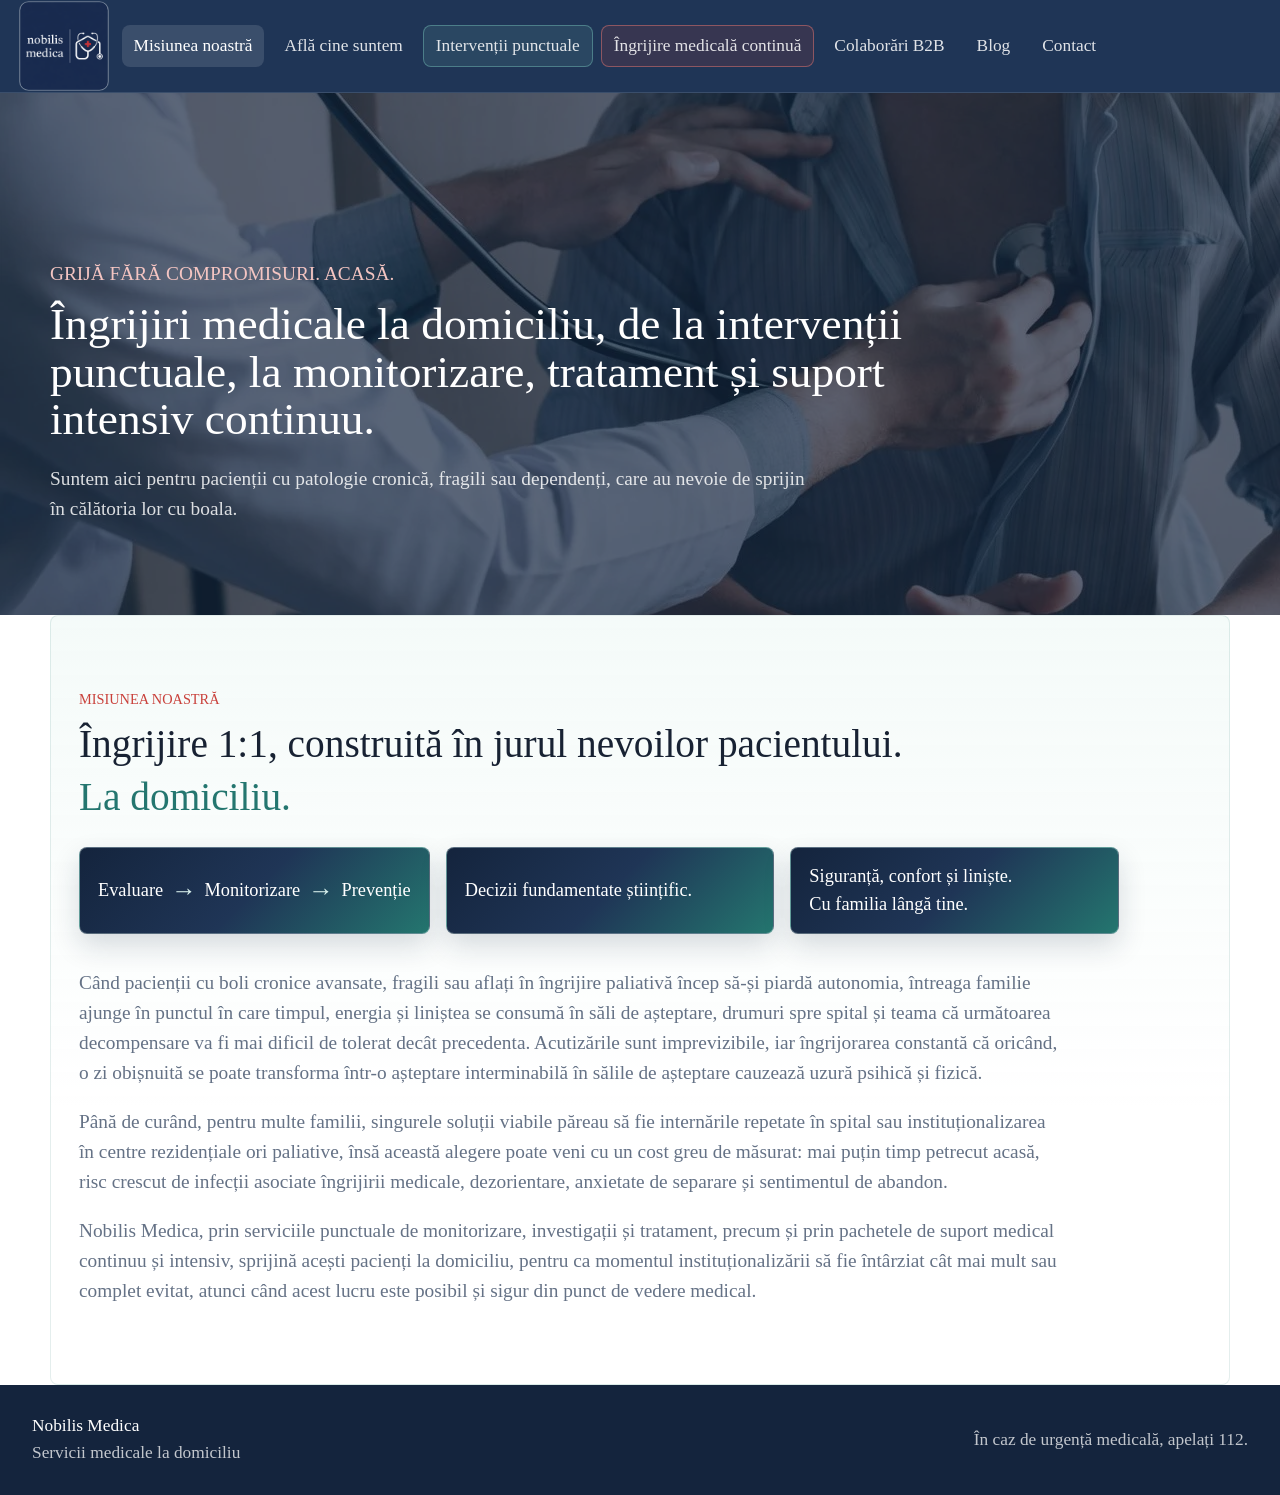
==== commit 12b43009: "Add files via upload" ====
--- a/index.html
+++ b/index.html
@@ -90,7 +90,7 @@
         <span>Servicii medicale la domiciliu</span>
       </div>
       <p>
-        În caz de urgență medicală, apelați 112. Serviciile Nobilis Medica se stabilesc după evaluare medicală și indicație clinică.
+        În caz de urgență medicală, apelați 112.
       </p>
     </footer>
 
--- a/styles.css
+++ b/styles.css
@@ -1516,6 +1516,8 @@
 .package-cost span {
   max-width: 260px;
   color: var(--muted);
+  font-size: calc(19px + var(--font-bump));
+  line-height: 1.25;
 }
 
 .package-frequency {
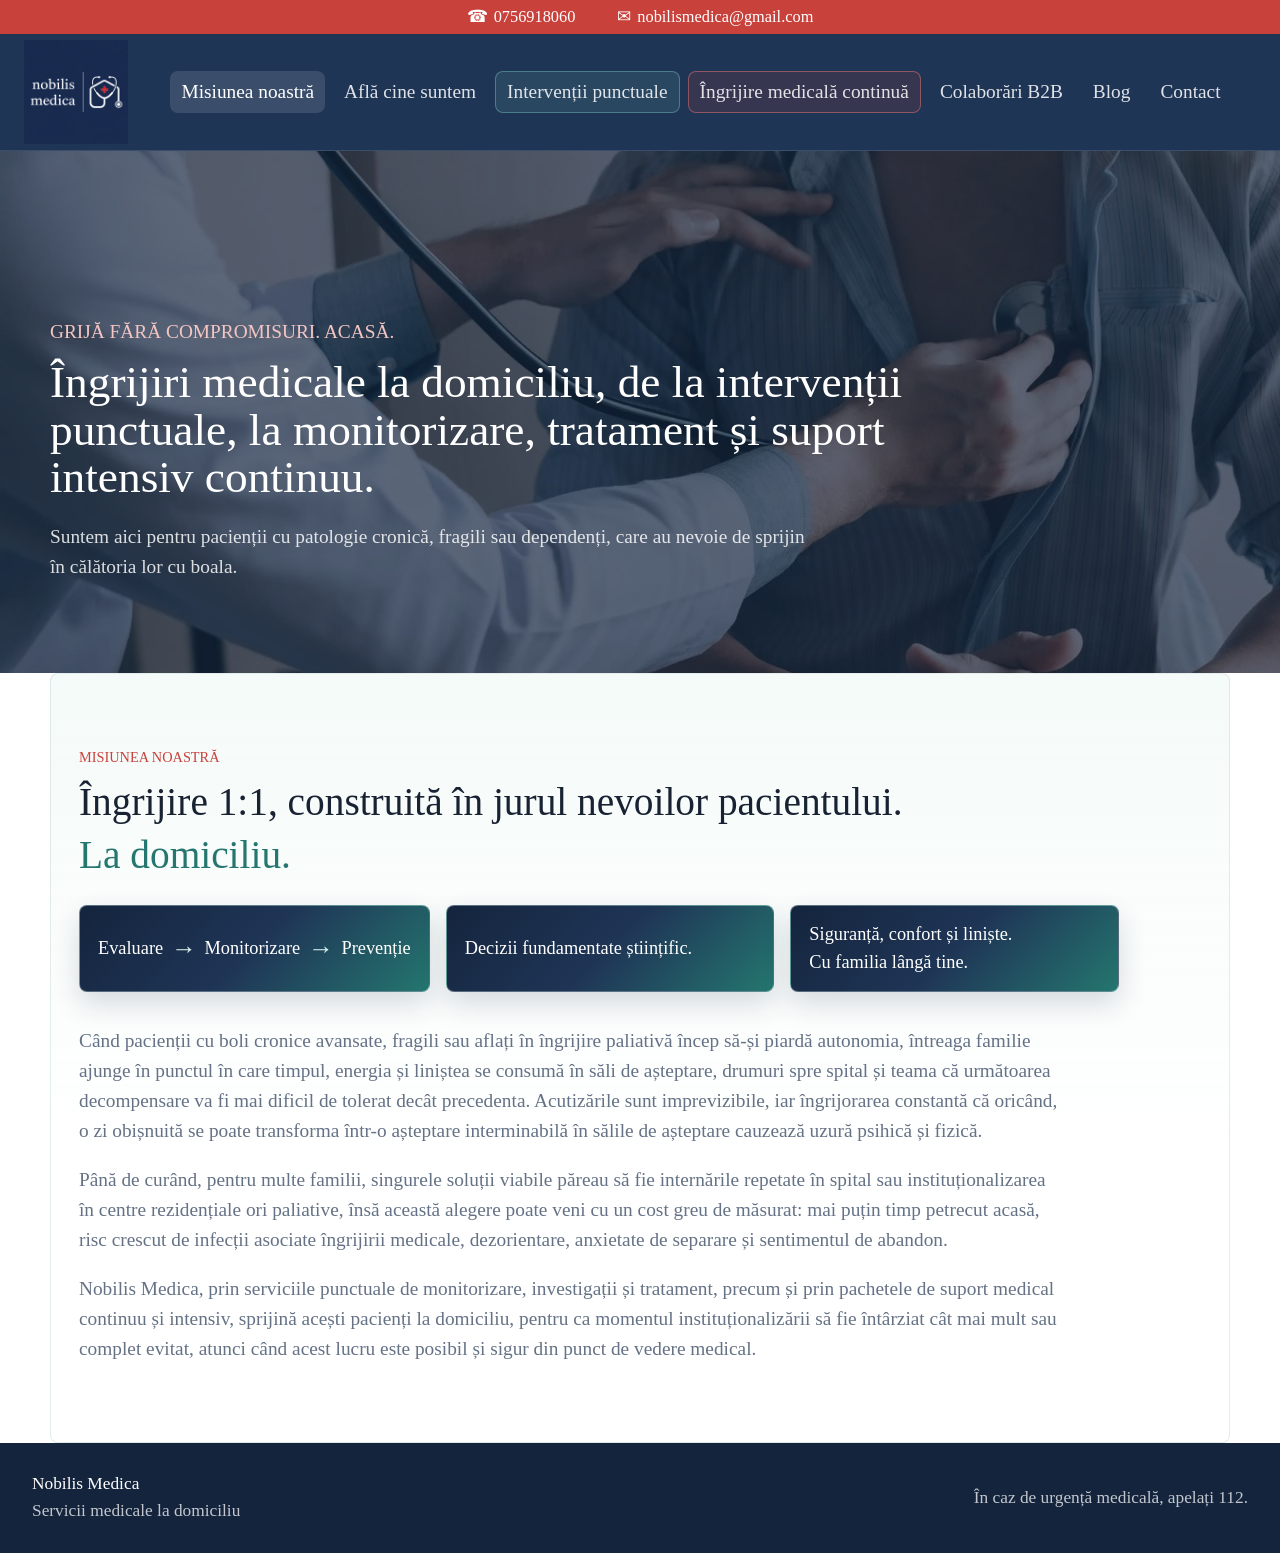
==== commit dd7115b3: "Add files via upload" ====
--- a/index.html
+++ b/index.html
@@ -8,12 +8,24 @@
       name="description"
       content="Nobilis Medica oferă îngrijiri medicale acasă, intervenții punctuale, tratamentul escarelor, protocoale perfuzabile și îngrijire medicală continuă."
     />
-    <link rel="stylesheet" href="styles.css?v=20260531-responsive" />
+    <link rel="stylesheet" href="styles.css?v=20260610-logo-square" />
+    <!-- Google tag (gtag.js) -->
+    <script async src="https://www.googletagmanager.com/gtag/js?id=AW-18225349515"></script>
+    <script>
+      window.dataLayer = window.dataLayer || [];
+      function gtag(){dataLayer.push(arguments);}
+      gtag('js', new Date());
+      gtag('config', 'AW-18225349515');
+    </script>
   </head>
   <body data-page="misiune">
+    <div class="top-contact-bar" aria-label="Contact rapid">
+      <a href="tel:0756918060"><span aria-hidden="true">☎</span> 0756918060</a>
+      <a href="mailto:nobilismedica@gmail.com"><span aria-hidden="true">✉</span> nobilismedica@gmail.com</a>
+    </div>
     <header class="site-header" data-header>
       <a class="brand" href="index.html" aria-label="Nobilis Medica">
-        <img src="assets/nobilis-logo-square.png" alt="Nobilis Medica" />
+        <img src="assets/nobilis-logo-square.png?v=20260610-logo-square" alt="Nobilis Medica" />
         <span>Nobilis Medica</span>
       </a>
       <button class="menu-toggle" type="button" aria-label="Deschide meniul" data-menu-toggle>
@@ -94,6 +106,6 @@
       </p>
     </footer>
 
-    <script src="script.js?v=20260531-responsive"></script>
+    <script src="script.js?v=20260609-google-ads"></script>
   </body>
 </html>
--- a/styles.css
+++ b/styles.css
@@ -69,6 +69,33 @@
   font-weight: 500;
 }
 
+.top-contact-bar {
+  display: flex;
+  align-items: center;
+  justify-content: center;
+  gap: clamp(18px, 4vw, 42px);
+  min-height: 34px;
+  padding: 6px 18px;
+  color: var(--paper);
+  background: var(--red);
+  font-size: calc(15px + var(--font-bump));
+  font-weight: 500;
+  line-height: 1.1;
+}
+
+.top-contact-bar a {
+  display: inline-flex;
+  align-items: center;
+  gap: 6px;
+  color: var(--paper);
+  white-space: nowrap;
+}
+
+.top-contact-bar span {
+  font-size: 1.05em;
+  line-height: 1;
+}
+
 .site-header {
   position: sticky;
   top: 0;
@@ -79,7 +106,7 @@
   justify-content: flex-start;
   gap: 18px;
   min-height: 78px;
-  padding: 8px 28px;
+  padding: 6px 26px;
   color: var(--paper);
   background: var(--navy);
   border-bottom: 1px solid rgba(255, 255, 255, 0.12);
@@ -90,19 +117,22 @@
   display: inline-flex;
   align-items: center;
   flex: 0 0 auto;
-  min-width: 78px;
+  min-width: 104px;
+  margin: 0;
+  position: relative;
+  z-index: 70;
   font-weight: 400;
 }
 
 .brand img {
-  width: 76px;
-  height: 76px;
+  width: 104px;
+  height: 104px;
   object-fit: cover;
   object-position: center;
-  border: 1px solid rgba(255, 255, 255, 0.34);
-  border-radius: var(--radius);
+  border: 0;
+  border-radius: 0;
   opacity: 1;
-  transform: scale(1.18);
+  transform: none;
   transform-origin: center;
   filter: contrast(1.06) brightness(1.04);
 }
@@ -115,7 +145,7 @@
   flex: 1 1 auto;
   display: flex;
   align-items: center;
-  justify-content: flex-start;
+  justify-content: center;
   gap: 8px;
   min-width: 0;
   overflow-x: auto;
@@ -126,10 +156,10 @@
   min-height: 42px;
   display: inline-flex;
   align-items: center;
-  padding: 0 12px;
+  padding: 0 11px;
   border-radius: var(--radius);
   color: rgba(255, 255, 255, 0.86);
-  font-size: calc(16px + var(--font-bump));
+  font-size: calc(18px + var(--font-bump));
   font-weight: 500;
   line-height: 1.2;
   white-space: nowrap;
@@ -860,6 +890,7 @@
 
 .aside-note strong {
   margin-bottom: 6px;
+  color: var(--red);
 }
 
 .accordion-list {
@@ -1491,6 +1522,8 @@
 
 .package-cost {
   text-align: right;
+  display: grid;
+  gap: 4px;
 }
 
 .package-cost strong,
@@ -1514,10 +1547,11 @@
 }
 
 .package-cost span {
-  max-width: 260px;
+  max-width: none;
   color: var(--muted);
   font-size: calc(19px + var(--font-bump));
   line-height: 1.25;
+  white-space: nowrap;
 }
 
 .package-frequency {
@@ -1871,10 +1905,24 @@
 }
 
 @media (max-width: 1120px) {
+  .top-contact-bar {
+    padding: 6px 18px;
+  }
+
   .site-header {
     align-items: center;
-    gap: 12px;
+    gap: 14px;
     padding-inline: 20px;
+  }
+
+  .brand {
+    min-width: 96px;
+    margin: 0;
+  }
+
+  .brand img {
+    width: 96px;
+    height: 96px;
   }
 
   .main-nav {
@@ -1883,7 +1931,7 @@
     flex: 1 1 auto;
     flex-direction: row;
     align-items: center;
-    justify-content: flex-start;
+    justify-content: center;
     padding: 0;
     background: transparent;
     border-bottom: 0;
@@ -1896,6 +1944,7 @@
   .main-nav a {
     flex: 0 0 auto;
     justify-content: center;
+    font-size: calc(17px + var(--font-bump));
   }
 
   .menu-toggle {
@@ -2039,21 +2088,34 @@
 }
 
 @media (max-width: 520px) {
+  .top-contact-bar {
+    flex-wrap: wrap;
+    gap: 6px 14px;
+    min-height: 42px;
+    padding: 7px 12px;
+    font-size: calc(13px + var(--font-bump));
+  }
+
+  .top-contact-bar a {
+    max-width: 100%;
+  }
+
   .site-header {
-    min-height: 70px;
+    min-height: 64px;
     gap: 10px;
-    padding: 8px 12px;
+    padding: 6px 12px;
   }
 
   .brand {
-    min-width: 58px;
+    min-width: 82px;
     flex: 0 0 auto;
+    margin: 0;
   }
 
   .brand img {
-    width: 58px;
-    height: 58px;
-    transform: scale(1.12);
+    width: 82px;
+    height: 82px;
+    transform: none;
   }
 
   .brand span {
@@ -2067,9 +2129,9 @@
   }
 
   .main-nav a {
-    min-height: 38px;
+    min-height: 36px;
     padding: 0 10px;
-    font-size: calc(15px + var(--font-bump));
+    font-size: calc(16px + var(--font-bump));
   }
 
   h1 {
@@ -2121,18 +2183,19 @@
 
   .package-cost strong {
     font-size: calc(22px + var(--font-bump));
-    white-space: normal;
+    white-space: nowrap;
   }
 }
 
 @media (min-width: 1025px) {
   .site-header {
     flex-wrap: nowrap;
-    padding-inline: clamp(18px, 2vw, 28px);
+    padding-inline: clamp(18px, 2vw, 24px);
   }
 
   .main-nav {
     flex-wrap: nowrap;
+    justify-content: center;
     overflow-x: visible;
   }
 
@@ -2142,24 +2205,36 @@
 }
 
 @media (min-width: 768px) and (max-width: 1024px) {
+  .top-contact-bar {
+    min-height: 34px;
+    padding: 6px 20px;
+    font-size: calc(14px + var(--font-bump));
+  }
+
   .site-header {
     flex-wrap: wrap;
     align-items: center;
     min-height: auto;
     gap: 10px 14px;
-    padding: 10px 20px 12px;
+    padding: 8px 20px 10px;
+  }
+
+  .brand {
+    min-width: 96px;
+    margin: 0;
   }
 
   .brand img {
-    width: 66px;
-    height: 66px;
-    transform: scale(1.12);
+    width: 96px;
+    height: 96px;
+    transform: none;
   }
 
   .main-nav {
     order: 2;
     flex: 0 0 100%;
     flex-wrap: wrap;
+    justify-content: center;
     gap: 8px;
     overflow: visible;
   }
@@ -2167,7 +2242,7 @@
   .main-nav a {
     min-height: 40px;
     padding: 0 10px;
-    font-size: calc(15px + var(--font-bump));
+    font-size: calc(17px + var(--font-bump));
   }
 
   .menu-toggle {
@@ -2247,25 +2322,34 @@
 }
 
 @media (max-width: 767px) {
+  .top-contact-bar {
+    flex-wrap: wrap;
+    gap: 6px 16px;
+    padding: 7px 14px;
+    text-align: center;
+    font-size: calc(14px + var(--font-bump));
+  }
+
   body {
     font-size: calc(17px + var(--font-bump));
   }
 
   .site-header {
     justify-content: space-between;
-    min-height: 72px;
+    min-height: 64px;
     gap: 12px;
-    padding: 8px 14px;
+    padding: 6px 14px;
   }
 
   .brand {
-    min-width: 58px;
+    min-width: 82px;
+    margin: 0;
   }
 
   .brand img {
-    width: 58px;
-    height: 58px;
-    transform: scale(1.1);
+    width: 82px;
+    height: 82px;
+    transform: none;
   }
 
   .menu-toggle {
@@ -2452,7 +2536,6 @@
   }
 
   .price-list strong,
-  .package-cost strong,
   .market-headline,
   .contact-onrc p,
   .social-link-line {
@@ -2468,6 +2551,16 @@
     text-align: left;
   }
 
+  .package-cost strong {
+    font-size: clamp(18px, 5.1vw, calc(22px + var(--font-bump)));
+    white-space: nowrap;
+  }
+
+  .package-cost span {
+    font-size: clamp(16px, 4.5vw, calc(19px + var(--font-bump)));
+    white-space: nowrap;
+  }
+
   .numbered-list.columns {
     column-count: 1;
   }
@@ -2488,3 +2581,31 @@
     max-width: 45vw;
   }
 }
+
+@media (max-width: 520px) {
+  .top-contact-bar {
+    gap: 6px 12px;
+    min-height: 40px;
+    padding: 6px 10px;
+    font-size: calc(13px + var(--font-bump));
+  }
+
+  .site-header {
+    min-height: 64px;
+    padding: 6px 12px;
+  }
+
+  .brand {
+    min-width: 78px;
+    margin: 0;
+  }
+
+  .brand img {
+    width: 78px;
+    height: 78px;
+  }
+
+  .main-nav a {
+    min-height: 46px;
+  }
+}
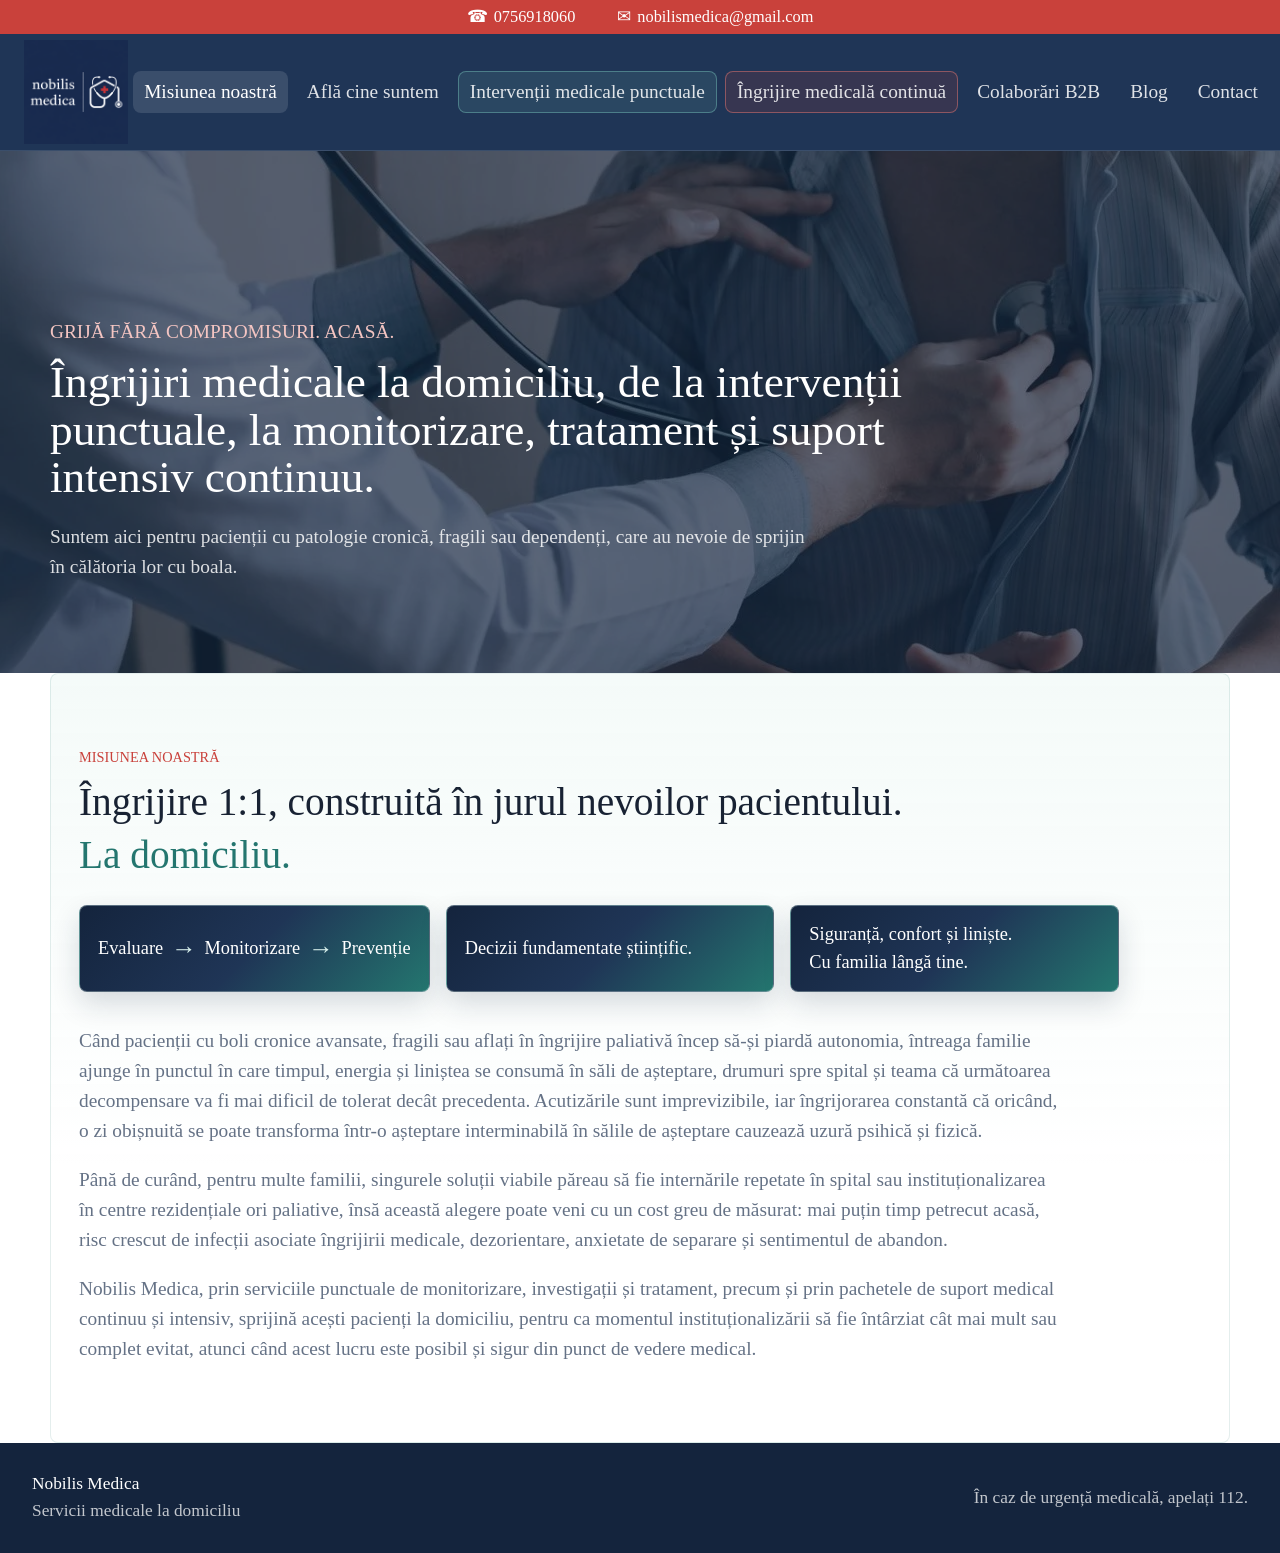
==== commit 3f38841b: "Add files via upload" ====
--- a/index.html
+++ b/index.html
@@ -10,12 +10,12 @@
     />
     <link rel="stylesheet" href="styles.css?v=20260610-logo-square" />
     <!-- Google tag (gtag.js) -->
-    <script async src="https://www.googletagmanager.com/gtag/js?id=AW-18225349515"></script>
+    <script async src="https://www.googletagmanager.com/gtag/js?id=AW-18229543551"></script>
     <script>
       window.dataLayer = window.dataLayer || [];
       function gtag(){dataLayer.push(arguments);}
       gtag('js', new Date());
-      gtag('config', 'AW-18225349515');
+      gtag('config', 'AW-18229543551');
     </script>
   </head>
   <body data-page="misiune">
@@ -36,7 +36,7 @@
       <nav class="main-nav" data-nav>
         <a href="index.html">Misiunea noastră</a>
         <a href="cine-suntem.html">Află cine suntem</a>
-        <a class="nav-highlight nav-highlight-services" href="interventii-punctuale.html">Intervenții punctuale</a>
+        <a class="nav-highlight nav-highlight-services" href="interventii-punctuale.html">Intervenții medicale punctuale</a>
         <a class="nav-highlight nav-highlight-care" href="ingrijire-medicala-continua.html">Îngrijire medicală continuă</a>
         <a href="colaborari-b2b.html">Colaborări B2B</a>
         <a href="blog.html">Blog</a>
@@ -106,6 +106,6 @@
       </p>
     </footer>
 
-    <script src="script.js?v=20260609-google-ads"></script>
+    <script src="script.js?v=20260624-google-forms"></script>
   </body>
 </html>
--- a/styles.css
+++ b/styles.css
@@ -1864,6 +1864,40 @@
 .contact-form textarea {
   min-height: 86px;
   resize: vertical;
+}
+
+.contact-form .contact-consent {
+  display: flex;
+  align-items: flex-start;
+  gap: 10px;
+  line-height: 1.35;
+  font-size: calc(14px + var(--font-bump));
+}
+
+.contact-form .contact-consent input {
+  flex: 0 0 auto;
+  width: 18px;
+  min-height: auto;
+  height: 18px;
+  margin-top: 3px;
+  padding: 0;
+  accent-color: var(--red);
+}
+
+.form-status {
+  min-height: 1.4em;
+  margin: 0;
+  color: rgba(255, 255, 255, 0.88);
+  font-size: calc(14px + var(--font-bump));
+  line-height: 1.35;
+}
+
+.form-status.is-success {
+  color: #d9f1ed;
+}
+
+.form-status.is-error {
+  color: #ffd8d5;
 }
 
 .contact-form .button {
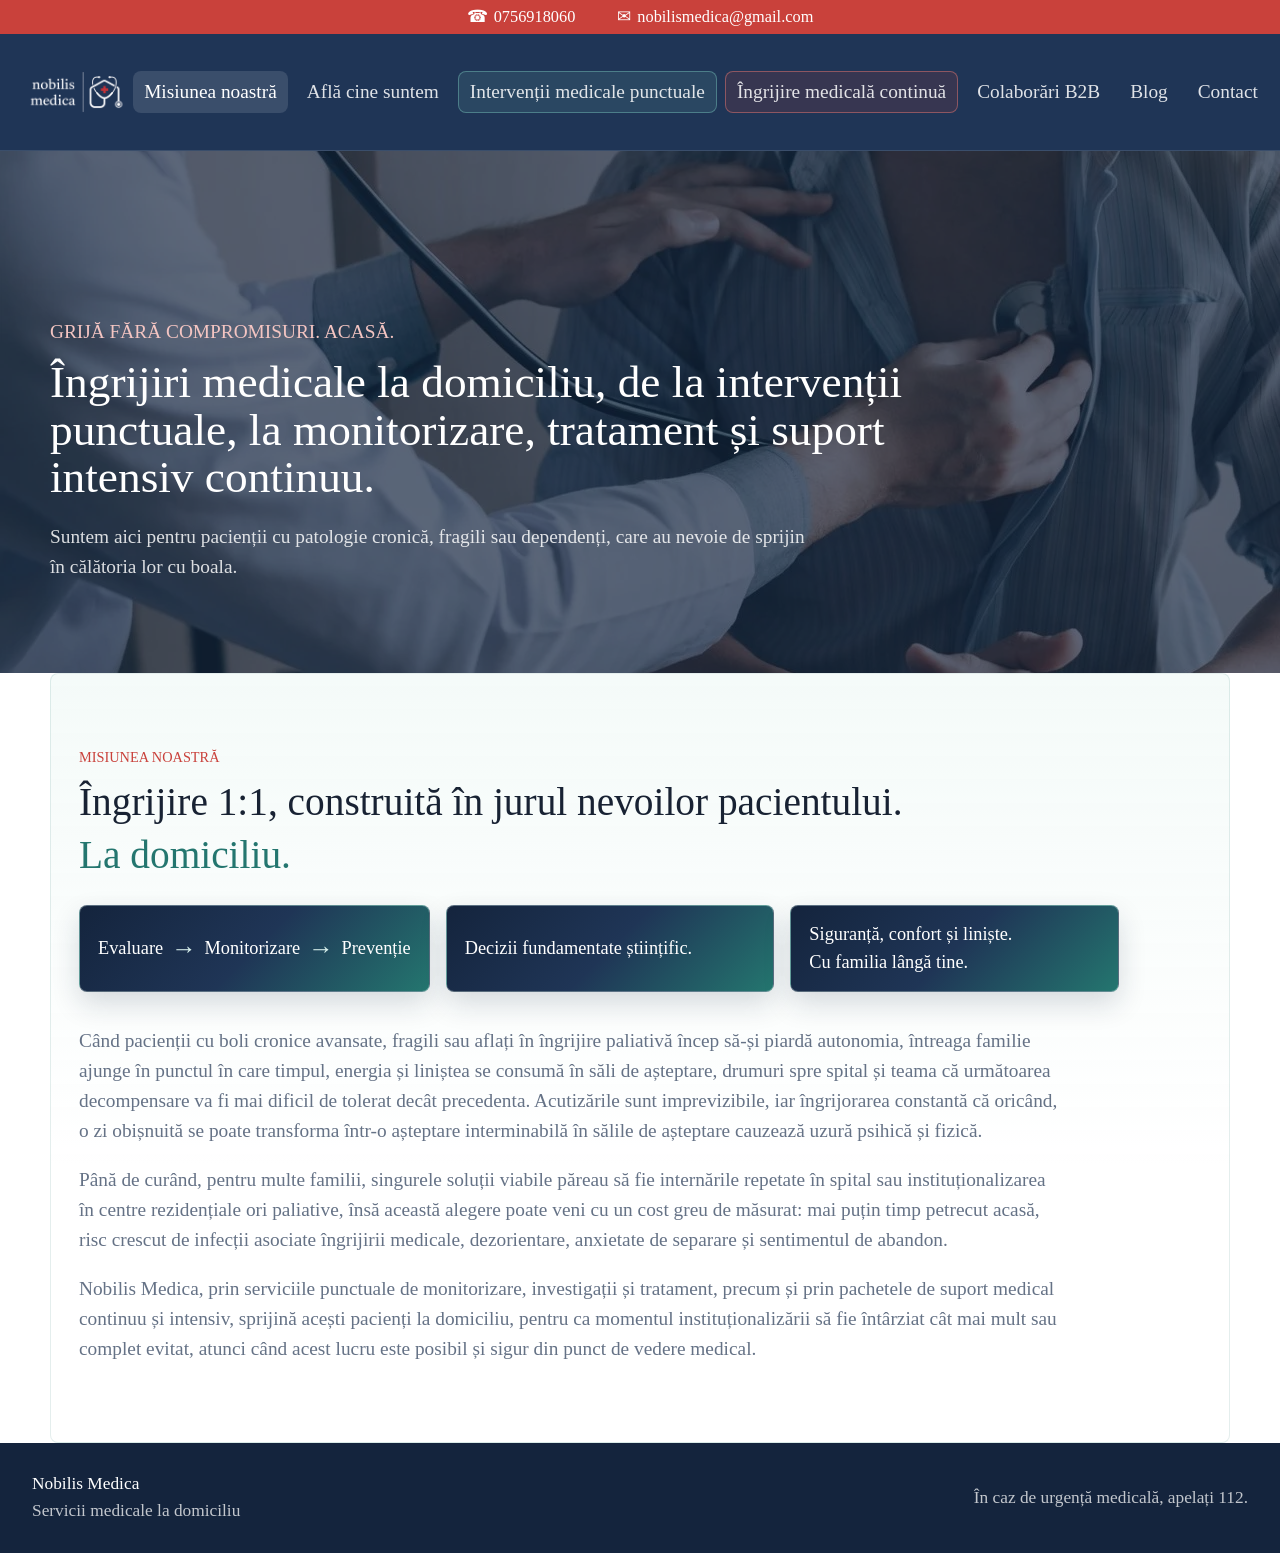
==== commit 2df4974a: "Add files via upload" ====
--- a/index.html
+++ b/index.html
@@ -25,7 +25,7 @@
     </div>
     <header class="site-header" data-header>
       <a class="brand" href="index.html" aria-label="Nobilis Medica">
-        <img src="assets/nobilis-logo-square.png?v=20260610-logo-square" alt="Nobilis Medica" />
+        <img src="assets/nobilis-logo-square.png?v=20260703-logo-transparent" alt="Nobilis Medica" />
         <span>Nobilis Medica</span>
       </a>
       <button class="menu-toggle" type="button" aria-label="Deschide meniul" data-menu-toggle>
